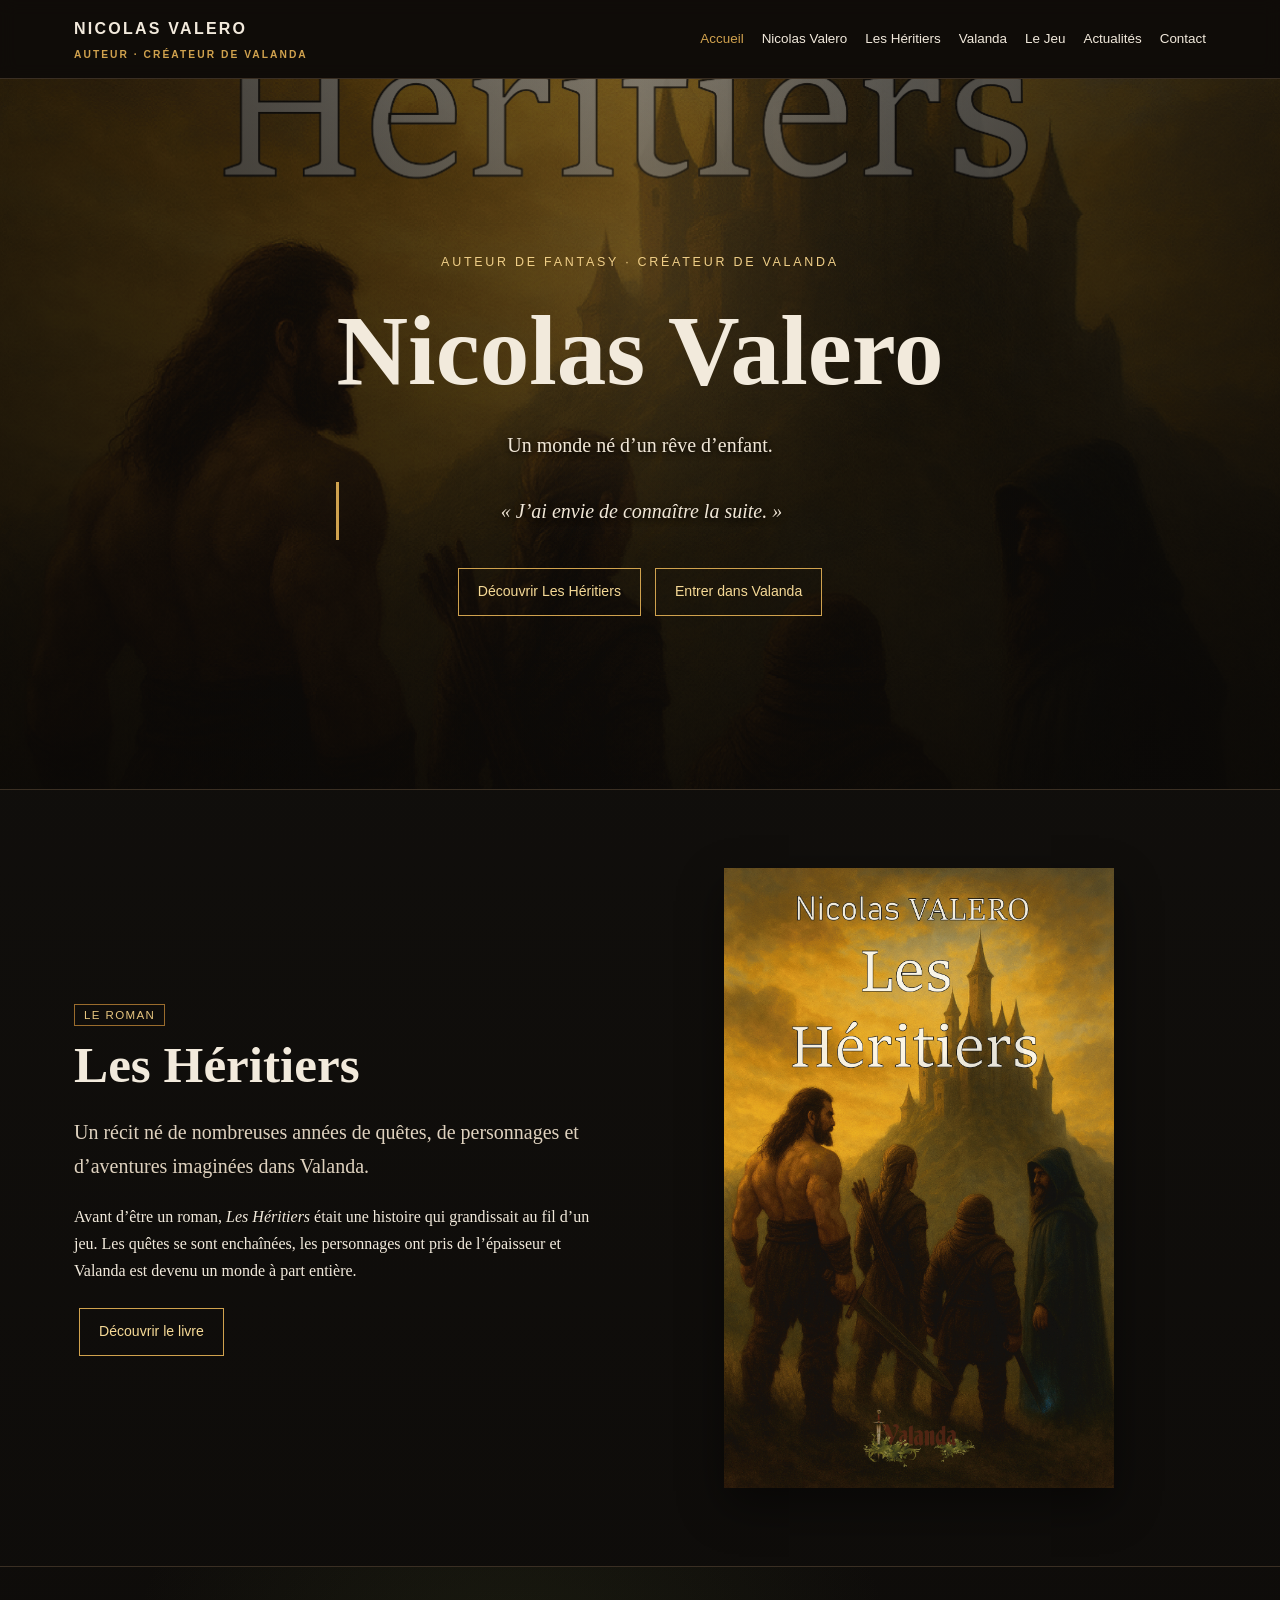
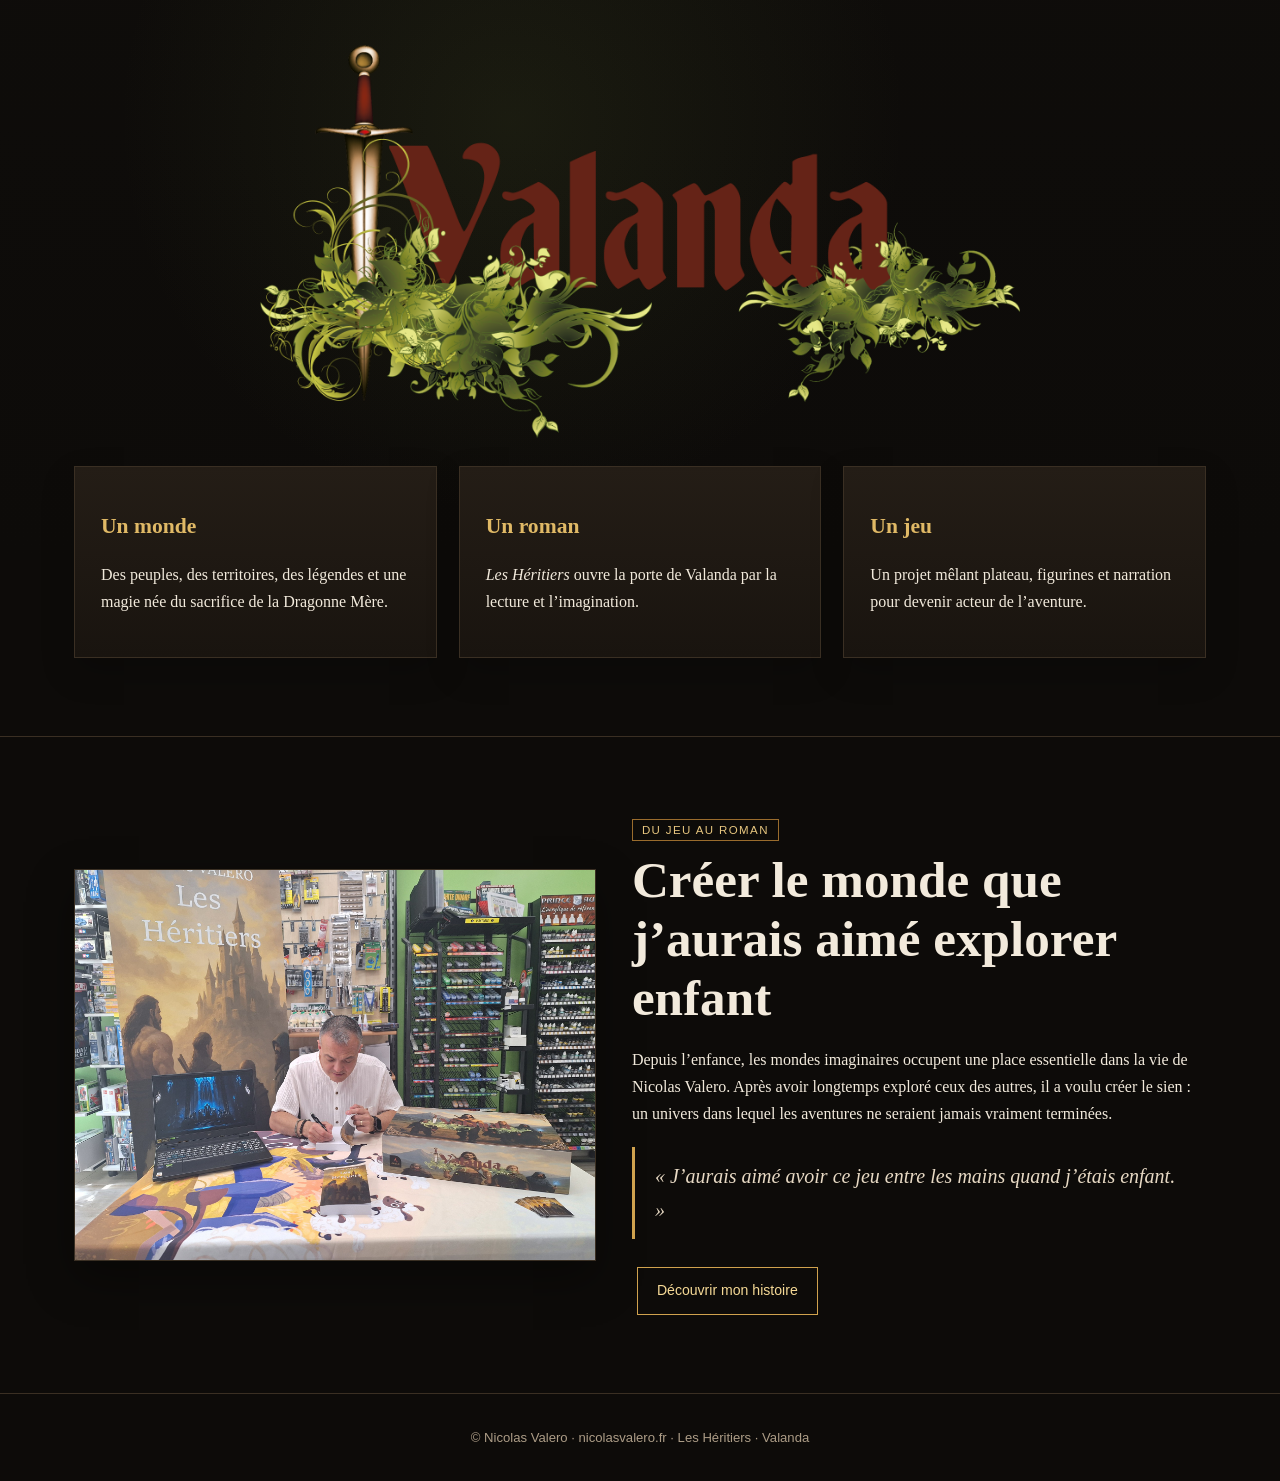
==== index.html @ d292eff8 "Add files via upload" ====
<!doctype html>
<html lang="fr">
<head>
<meta charset="utf-8">
<meta name="viewport" content="width=device-width,initial-scale=1">
<title>Nicolas Valero — Auteur &amp; créateur de Valanda</title>
<meta name="description" content="Site officiel de Nicolas Valero, auteur français de fantasy, créateur de Valanda et du roman Les Héritiers.">
<meta name="author" content="Nicolas Valero">
<link rel="stylesheet" href="style.css">
<script type="application/ld+json">
{
  "@context":"https://schema.org",
  "@type":"Person",
  "name":"Nicolas Valero",
  "jobTitle":"Auteur",
  "url":"https://nicolasvalero.fr/",
  "description":"Auteur français de fantasy, créateur de l’univers de Valanda et du roman Les Héritiers."
}
</script>
</head>
<body>
<header class="site-header"><div class="wrap navbar">
<a class="brand" href="index.html">NICOLAS VALERO<small>AUTEUR · CRÉATEUR DE VALANDA</small></a>
<nav><a class="active" href="index.html">Accueil</a><a  href="nicolas-valero.html">Nicolas Valero</a><a  href="les-heritiers.html">Les Héritiers</a><a  href="valanda.html">Valanda</a><a  href="le-jeu.html">Le Jeu</a><a  href="actualites.html">Actualités</a><a  href="contact.html">Contact</a></nav>
</div></header>

<section class="hero">
  <div class="hero-inner">
    <div class="kicker">Auteur de fantasy · Créateur de Valanda</div>
    <h1>Nicolas Valero</h1>
    <p>Un monde né d’un rêve d’enfant.</p>
    <p class="quote">« J’ai envie de connaître la suite. »</p>
    <a class="btn" href="les-heritiers.html">Découvrir Les Héritiers</a>
    <a class="btn" href="valanda.html">Entrer dans Valanda</a>
  </div>
</section>
<section><div class="wrap media-grid">
  <div>
    <span class="tag">Le roman</span>
    <h2>Les Héritiers</h2>
    <p class="lead">Un récit né de nombreuses années de quêtes, de personnages et d’aventures imaginées dans Valanda.</p>
    <p>Avant d’être un roman, <em>Les Héritiers</em> était une histoire qui grandissait au fil d’un jeu. Les quêtes se sont enchaînées, les personnages ont pris de l’épaisseur et Valanda est devenu un monde à part entière.</p>
    <a class="btn" href="les-heritiers.html">Découvrir le livre</a>
  </div>
  <img class="book-cover" src="assets/couverture-les-heritiers.png" alt="Couverture du roman Les Héritiers de Nicolas Valero">
</div></section>
<section class="valanda-banner"><div class="wrap">
  <img class="valanda-logo" src="assets/logo-valanda.png" alt="Logo officiel de Valanda">
  <div class="grid">
    <div class="card"><h3>Un monde</h3><p>Des peuples, des territoires, des légendes et une magie née du sacrifice de la Dragonne Mère.</p></div>
    <div class="card"><h3>Un roman</h3><p><em>Les Héritiers</em> ouvre la porte de Valanda par la lecture et l’imagination.</p></div>
    <div class="card"><h3>Un jeu</h3><p>Un projet mêlant plateau, figurines et narration pour devenir acteur de l’aventure.</p></div>
  </div>
</div></section>
<section><div class="wrap media-grid">
  <img class="author-photo" src="assets/nicolas-dedicace-2.jpg" alt="Nicolas Valero lors d'une séance de dédicace">
  <div>
    <span class="tag">Du jeu au roman</span>
    <h2>Créer le monde que j’aurais aimé explorer enfant</h2>
    <p>Depuis l’enfance, les mondes imaginaires occupent une place essentielle dans la vie de Nicolas Valero. Après avoir longtemps exploré ceux des autres, il a voulu créer le sien : un univers dans lequel les aventures ne seraient jamais vraiment terminées.</p>
    <p class="quote">« J’aurais aimé avoir ce jeu entre les mains quand j’étais enfant. »</p>
    <a class="btn" href="nicolas-valero.html">Découvrir mon histoire</a>
  </div>
</div></section>

<footer><div class="wrap">© Nicolas Valero · nicolasvalero.fr · Les Héritiers · Valanda</div></footer>
</body>
</html>
---- style.css ----
:root{
  --bg:#12100d;
  --bg2:#1b1712;
  --panel:#211b14;
  --text:#f2eadc;
  --muted:#c9bda9;
  --gold:#d0a24e;
  --gold2:#9a6c2d;
  --green:#677836;
  --wine:#6b2519;
  --line:#3a2f23;
  --max:1180px;
}
*{box-sizing:border-box}
html{scroll-behavior:smooth}
body{
  margin:0;
  background:linear-gradient(180deg,var(--bg),#0d0b09 70%);
  color:var(--text);
  font-family:Georgia,"Times New Roman",serif;
  line-height:1.7;
}
img{max-width:100%;display:block}
a{color:inherit;text-decoration:none}
.wrap{max-width:var(--max);margin:0 auto;padding:0 24px}
.site-header{
  position:sticky;top:0;z-index:100;
  background:rgba(15,12,9,.94);
  border-bottom:1px solid var(--line);
  backdrop-filter:blur(8px)
}
.navbar{
  min-height:78px;display:flex;align-items:center;justify-content:space-between;gap:24px
}
.brand{
  font-family:Arial,sans-serif;font-weight:700;letter-spacing:.14em;font-size:1rem
}
.brand small{
  display:block;color:var(--gold);font-size:.64rem;letter-spacing:.2em;margin-top:4px
}
nav{display:flex;gap:18px;flex-wrap:wrap;font-family:Arial,sans-serif;font-size:.84rem}
nav a:hover,.active{color:var(--gold)}
.hero{
  position:relative;min-height:79vh;display:grid;place-items:center;text-align:center;
  overflow:hidden;border-bottom:1px solid var(--line);
  background:
    radial-gradient(circle at 50% 25%,rgba(208,162,78,.24),transparent 36%),
    linear-gradient(rgba(20,15,10,.35),rgba(11,9,7,.86)),
    url('assets/couverture-les-heritiers.png') center 42%/cover no-repeat;
}
.hero:before{
  content:"";position:absolute;inset:0;
  background:linear-gradient(90deg,rgba(10,8,6,.74),rgba(10,8,6,.3),rgba(10,8,6,.74))
}
.hero-inner{position:relative;z-index:1;max-width:860px;padding:85px 24px}
.hero-logo{width:min(520px,78vw);margin:0 auto 18px;filter:drop-shadow(0 6px 12px #000)}
.kicker{
  font-family:Arial,sans-serif;color:#f0cf88;text-transform:uppercase;
  letter-spacing:.22em;font-size:.78rem
}
h1,h2,h3{line-height:1.15}
h1{font-size:clamp(3rem,8vw,6.2rem);margin:.2em 0}
h2{font-size:clamp(2rem,4vw,3.25rem);margin:0 0 18px}
h3{color:#e0b966;font-size:1.35rem}
.hero p{font-size:1.25rem;color:#f1e7d7;text-shadow:0 2px 6px #000}
.quote{
  border-left:3px solid var(--gold);padding:12px 20px;
  font-size:1.25rem;font-style:italic;color:#e7d9c4
}
.btn{
  display:inline-block;margin:8px 5px 0;padding:11px 19px;border:1px solid var(--gold);
  color:#f5d996;font-family:Arial,sans-serif;font-size:.88rem
}
.btn:hover{background:var(--gold);color:#1a1208}
section{padding:78px 0;border-bottom:1px solid var(--line)}
.lead{font-size:1.25rem;color:#dfd2bf}
.muted{color:var(--muted)}
.grid{display:grid;grid-template-columns:repeat(3,1fr);gap:22px}
.card{
  background:linear-gradient(180deg,#241d16,#19140f);
  border:1px solid var(--line);padding:26px;box-shadow:0 14px 32px rgba(0,0,0,.18)
}
.media-grid{display:grid;grid-template-columns:1fr 1.1fr;gap:36px;align-items:center}
.book-cover{max-width:390px;margin:auto;box-shadow:0 18px 42px rgba(0,0,0,.45)}
.author-photo{border:1px solid var(--line);box-shadow:0 18px 42px rgba(0,0,0,.35)}
.valanda-banner{background:radial-gradient(circle at 40% 20%,rgba(103,120,54,.14),transparent 40%)}
.valanda-logo{max-width:760px;margin:0 auto 28px}
.tag{display:inline-block;padding:4px 9px;border:1px solid var(--gold2);color:#e6c57f;
font:normal .72rem Arial,sans-serif;letter-spacing:.12em;text-transform:uppercase;margin-bottom:10px}
footer{padding:36px 0;text-align:center;color:#ad9d87;font:normal .82rem Arial,sans-serif}
.small-note{font-size:.9rem;color:#b9aa96}
@media(max-width:900px){
  .navbar{align-items:flex-start;flex-direction:column;padding:14px 24px}
  nav{gap:10px}
  .grid,.media-grid{grid-template-columns:1fr}
  .hero{min-height:70vh}
}
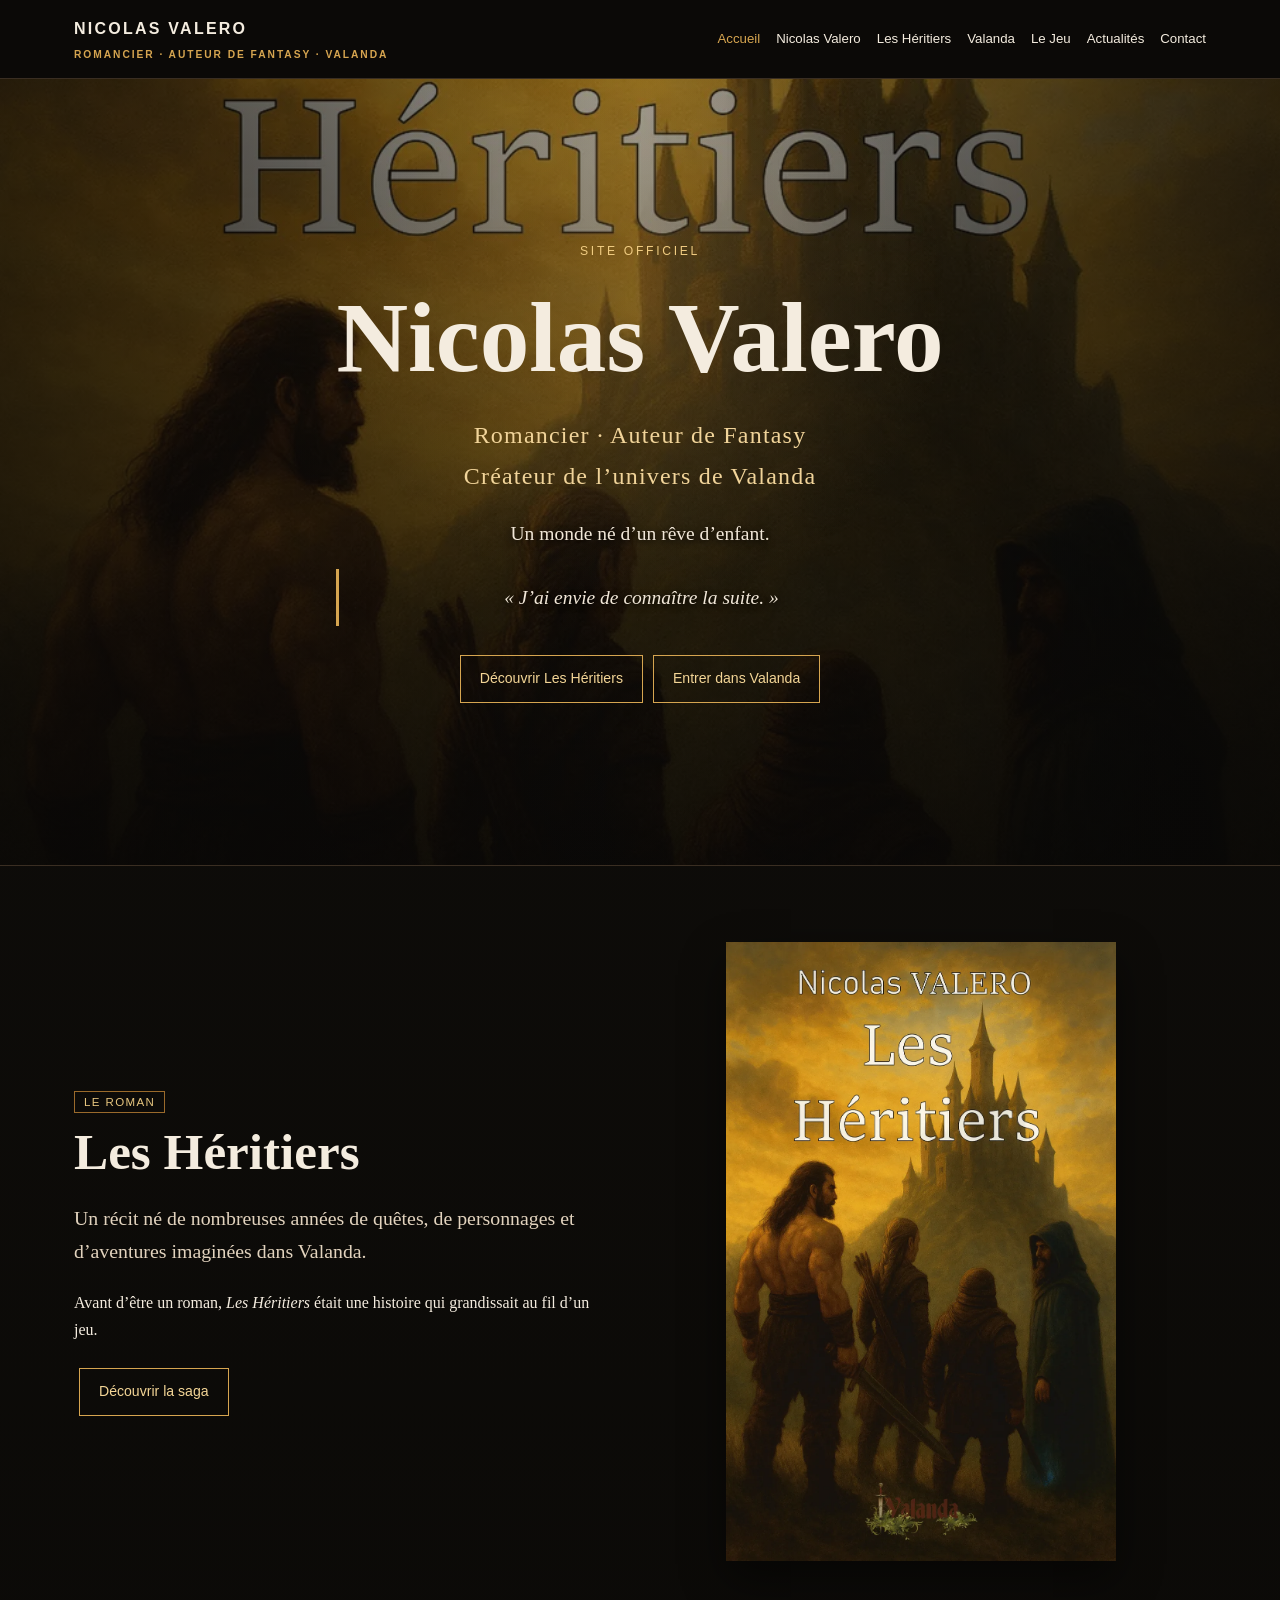
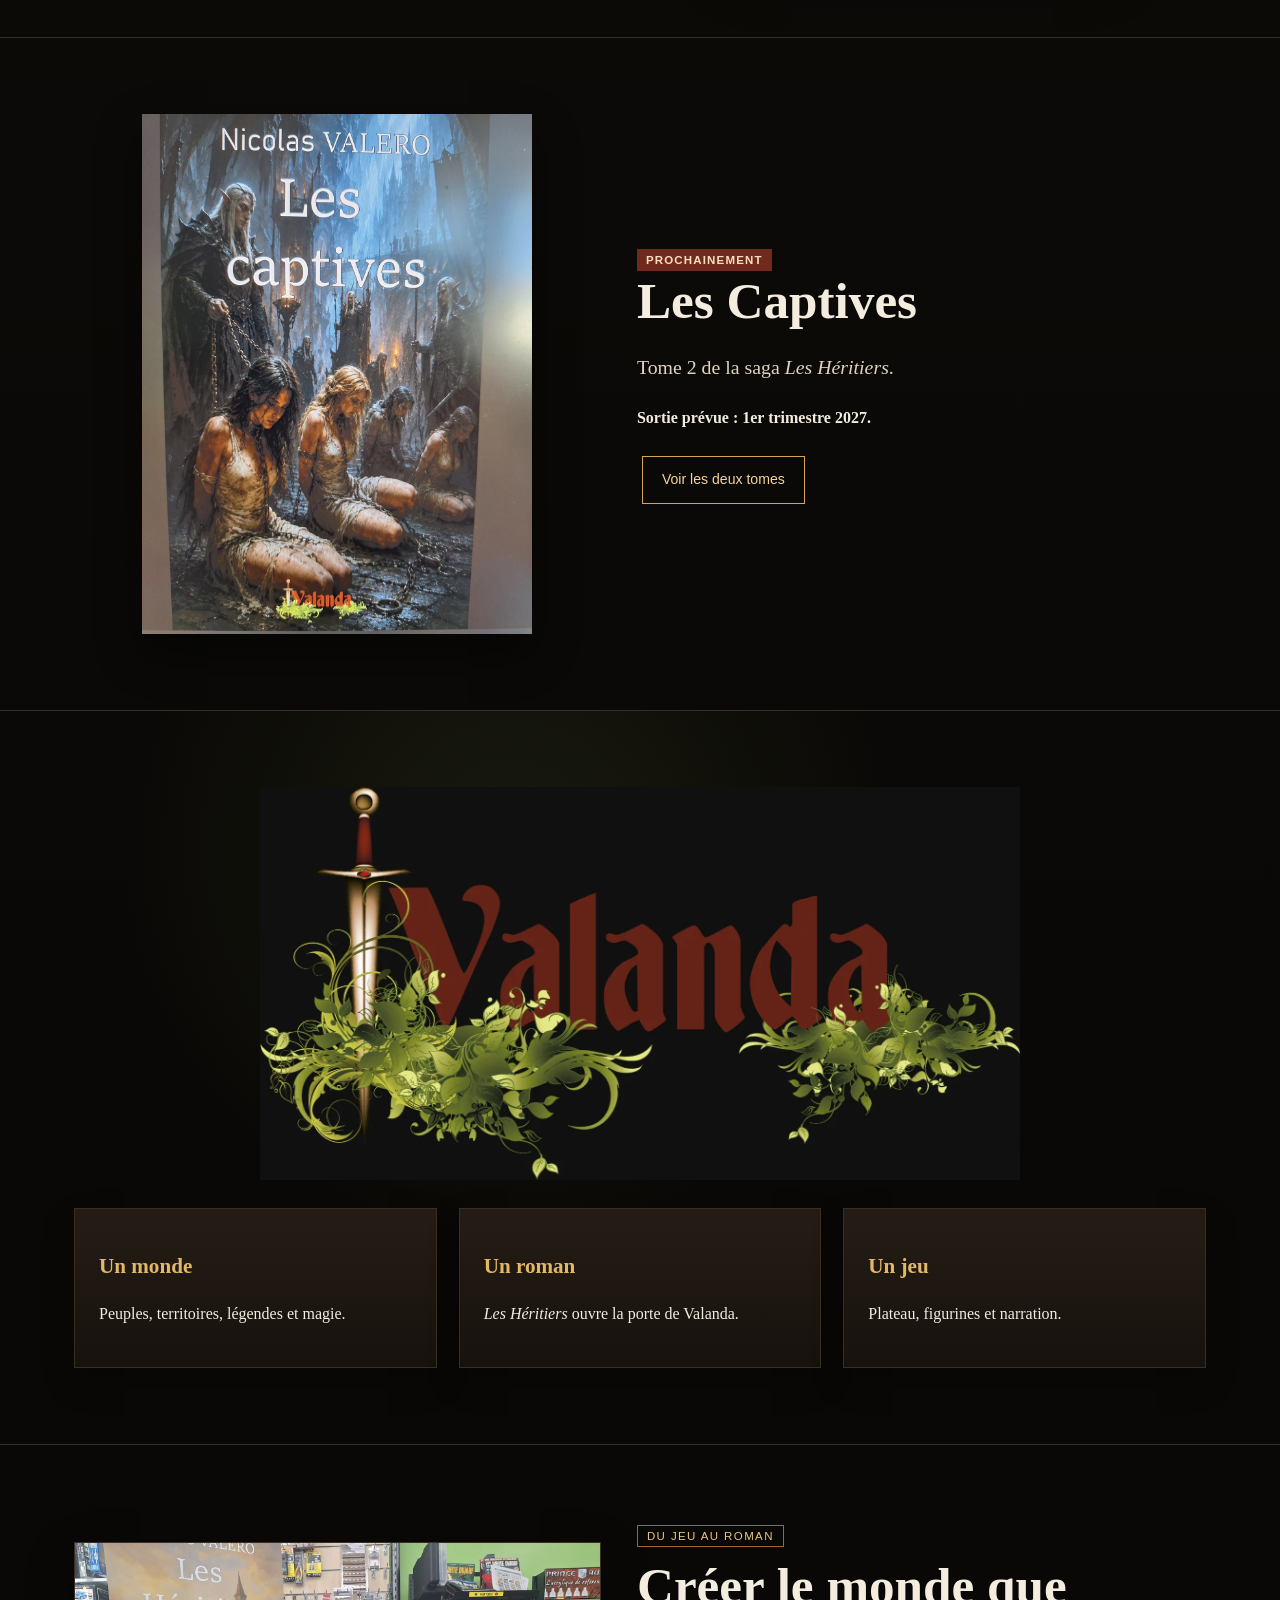
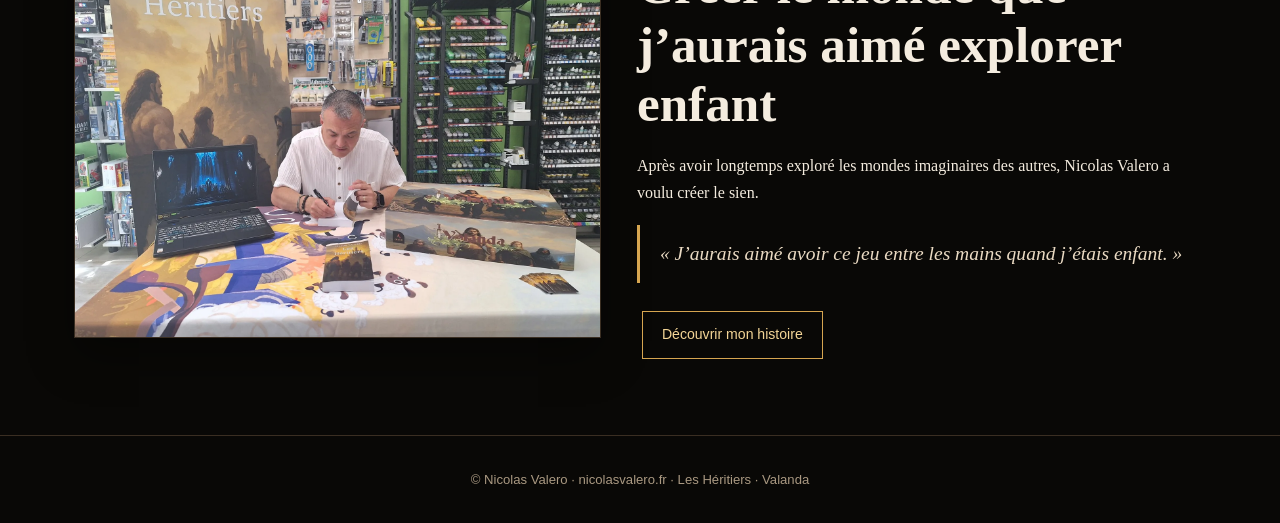
==== commit 0ab083b6: "Add files via upload" ====
--- a/index.html
+++ b/index.html
@@ -1,68 +1,21 @@
-<!doctype html>
-<html lang="fr">
-<head>
-<meta charset="utf-8">
-<meta name="viewport" content="width=device-width,initial-scale=1">
-<title>Nicolas Valero — Auteur &amp; créateur de Valanda</title>
-<meta name="description" content="Site officiel de Nicolas Valero, auteur français de fantasy, créateur de Valanda et du roman Les Héritiers.">
-<meta name="author" content="Nicolas Valero">
-<link rel="stylesheet" href="style.css">
-<script type="application/ld+json">
-{
-  "@context":"https://schema.org",
-  "@type":"Person",
-  "name":"Nicolas Valero",
-  "jobTitle":"Auteur",
-  "url":"https://nicolasvalero.fr/",
-  "description":"Auteur français de fantasy, créateur de l’univers de Valanda et du roman Les Héritiers."
-}
-</script>
-</head>
-<body>
-<header class="site-header"><div class="wrap navbar">
-<a class="brand" href="index.html">NICOLAS VALERO<small>AUTEUR · CRÉATEUR DE VALANDA</small></a>
-<nav><a class="active" href="index.html">Accueil</a><a  href="nicolas-valero.html">Nicolas Valero</a><a  href="les-heritiers.html">Les Héritiers</a><a  href="valanda.html">Valanda</a><a  href="le-jeu.html">Le Jeu</a><a  href="actualites.html">Actualités</a><a  href="contact.html">Contact</a></nav>
-</div></header>
+<!doctype html><html lang="fr"><head><meta charset="utf-8"><meta name="viewport" content="width=device-width,initial-scale=1"><title>Nicolas Valero — Romancier, auteur de Fantasy</title><meta name="description" content="Site officiel de Nicolas Valero, romancier, auteur de Fantasy et créateur de l’univers de Valanda."><meta name="author" content="Nicolas Valero"><link rel="stylesheet" href="style.css"><script type="application/ld+json">{"@context":"https://schema.org","@type":"Person","name":"Nicolas Valero","jobTitle":"Romancier, auteur de Fantasy","url":"https://nicolasvalero.fr/","description":"Romancier, auteur de Fantasy et créateur de l’univers de Valanda."}</script></head><body>
+<header class="site-header"><div class="wrap navbar"><a class="brand" href="index.html">NICOLAS VALERO<small>ROMANCIER · AUTEUR DE FANTASY · VALANDA</small></a><nav><a class="active" href="index.html">Accueil</a><a  href="nicolas-valero.html">Nicolas Valero</a><a  href="les-heritiers.html">Les Héritiers</a><a  href="valanda.html">Valanda</a><a  href="le-jeu.html">Le Jeu</a><a  href="actualites.html">Actualités</a><a  href="contact.html">Contact</a></nav></div></header>
 
-<section class="hero">
-  <div class="hero-inner">
-    <div class="kicker">Auteur de fantasy · Créateur de Valanda</div>
-    <h1>Nicolas Valero</h1>
-    <p>Un monde né d’un rêve d’enfant.</p>
-    <p class="quote">« J’ai envie de connaître la suite. »</p>
-    <a class="btn" href="les-heritiers.html">Découvrir Les Héritiers</a>
-    <a class="btn" href="valanda.html">Entrer dans Valanda</a>
-  </div>
-</section>
-<section><div class="wrap media-grid">
-  <div>
-    <span class="tag">Le roman</span>
-    <h2>Les Héritiers</h2>
-    <p class="lead">Un récit né de nombreuses années de quêtes, de personnages et d’aventures imaginées dans Valanda.</p>
-    <p>Avant d’être un roman, <em>Les Héritiers</em> était une histoire qui grandissait au fil d’un jeu. Les quêtes se sont enchaînées, les personnages ont pris de l’épaisseur et Valanda est devenu un monde à part entière.</p>
-    <a class="btn" href="les-heritiers.html">Découvrir le livre</a>
-  </div>
-  <img class="book-cover" src="assets/couverture-les-heritiers.png" alt="Couverture du roman Les Héritiers de Nicolas Valero">
-</div></section>
-<section class="valanda-banner"><div class="wrap">
-  <img class="valanda-logo" src="assets/logo-valanda.png" alt="Logo officiel de Valanda">
-  <div class="grid">
-    <div class="card"><h3>Un monde</h3><p>Des peuples, des territoires, des légendes et une magie née du sacrifice de la Dragonne Mère.</p></div>
-    <div class="card"><h3>Un roman</h3><p><em>Les Héritiers</em> ouvre la porte de Valanda par la lecture et l’imagination.</p></div>
-    <div class="card"><h3>Un jeu</h3><p>Un projet mêlant plateau, figurines et narration pour devenir acteur de l’aventure.</p></div>
-  </div>
-</div></section>
-<section><div class="wrap media-grid">
-  <img class="author-photo" src="assets/nicolas-dedicace-2.jpg" alt="Nicolas Valero lors d'une séance de dédicace">
-  <div>
-    <span class="tag">Du jeu au roman</span>
-    <h2>Créer le monde que j’aurais aimé explorer enfant</h2>
-    <p>Depuis l’enfance, les mondes imaginaires occupent une place essentielle dans la vie de Nicolas Valero. Après avoir longtemps exploré ceux des autres, il a voulu créer le sien : un univers dans lequel les aventures ne seraient jamais vraiment terminées.</p>
-    <p class="quote">« J’aurais aimé avoir ce jeu entre les mains quand j’étais enfant. »</p>
-    <a class="btn" href="nicolas-valero.html">Découvrir mon histoire</a>
-  </div>
-</div></section>
+<section class="hero"><div class="hero-inner"><div class="kicker">Site officiel</div><h1>Nicolas Valero</h1><div class="hero-titleline">Romancier · Auteur de Fantasy</div><div class="hero-titleline">Créateur de l’univers de Valanda</div><p>Un monde né d’un rêve d’enfant.</p><p class="quote">« J’ai envie de connaître la suite. »</p><a class="btn" href="les-heritiers.html">Découvrir Les Héritiers</a><a class="btn" href="valanda.html">Entrer dans Valanda</a></div></section>
+<section><div class="wrap media-grid"><div><span class="tag">Le roman</span><h2>Les Héritiers</h2><p class="lead">Un récit né de nombreuses années de quêtes, de personnages et d’aventures imaginées dans Valanda.</p><p>Avant d’être un roman, <em>Les Héritiers</em> était une histoire qui grandissait au fil d’un jeu.</p><a class="btn" href="les-heritiers.html">Découvrir la saga</a></div><img class="book-cover" src="assets/couverture-les-heritiers.webp" alt="Couverture du roman Les Héritiers"></div></section>
+<section><div class="wrap media-grid"><img class="book-cover zoomable" src="assets/couverture-les-captives.webp" alt="Couverture du tome 2 Les Captives"><div><span class="badge">Prochainement</span><h2>Les Captives</h2><p class="lead">Tome 2 de la saga <em>Les Héritiers</em>.</p><p><strong>Sortie prévue : 1er trimestre 2027.</strong></p><a class="btn" href="les-heritiers.html">Voir les deux tomes</a></div></div></section>
+<section class="valanda-banner"><div class="wrap"><img class="valanda-logo" src="assets/logo-valanda.webp" alt="Logo officiel de Valanda"><div class="grid"><div class="card"><h3>Un monde</h3><p>Peuples, territoires, légendes et magie.</p></div><div class="card"><h3>Un roman</h3><p><em>Les Héritiers</em> ouvre la porte de Valanda.</p></div><div class="card"><h3>Un jeu</h3><p>Plateau, figurines et narration.</p></div></div></div></section>
+<section><div class="wrap media-grid"><img class="author-photo" src="assets/nicolas-dedicace-2.webp" alt="Nicolas Valero lors d'une séance de dédicace"><div><span class="tag">Du jeu au roman</span><h2>Créer le monde que j’aurais aimé explorer enfant</h2><p>Après avoir longtemps exploré les mondes imaginaires des autres, Nicolas Valero a voulu créer le sien.</p><p class="quote">« J’aurais aimé avoir ce jeu entre les mains quand j’étais enfant. »</p><a class="btn" href="nicolas-valero.html">Découvrir mon histoire</a></div></div></section>
 
 <footer><div class="wrap">© Nicolas Valero · nicolasvalero.fr · Les Héritiers · Valanda</div></footer>
-</body>
-</html>+<div class="modal" id="imageModal"><button class="modal-close" id="modalClose" aria-label="Fermer">×</button><img id="modalImg" alt=""></div>
+<script>
+document.addEventListener('DOMContentLoaded',()=>{
+ const modal=document.getElementById('imageModal'), modalImg=document.getElementById('modalImg'), close=document.getElementById('modalClose');
+ if(!modal||!modalImg||!close)return;
+ document.querySelectorAll('.zoomable').forEach(img=>img.addEventListener('click',()=>{modalImg.src=img.dataset.full||img.src;modalImg.alt=img.alt||'';modal.classList.add('open');document.body.style.overflow='hidden'}));
+ const shut=()=>{modal.classList.remove('open');modalImg.src='';document.body.style.overflow=''};
+ close.addEventListener('click',shut); modal.addEventListener('click',e=>{if(e.target===modal)shut()}); document.addEventListener('keydown',e=>{if(e.key==='Escape')shut()});
+});
+</script>
+</body></html>
--- a/style.css
+++ b/style.css
@@ -1,98 +1,32 @@
 
-:root{
-  --bg:#12100d;
-  --bg2:#1b1712;
-  --panel:#211b14;
-  --text:#f2eadc;
-  --muted:#c9bda9;
-  --gold:#d0a24e;
-  --gold2:#9a6c2d;
-  --green:#677836;
-  --wine:#6b2519;
-  --line:#3a2f23;
-  --max:1180px;
-}
-*{box-sizing:border-box}
-html{scroll-behavior:smooth}
-body{
-  margin:0;
-  background:linear-gradient(180deg,var(--bg),#0d0b09 70%);
-  color:var(--text);
-  font-family:Georgia,"Times New Roman",serif;
-  line-height:1.7;
-}
-img{max-width:100%;display:block}
-a{color:inherit;text-decoration:none}
-.wrap{max-width:var(--max);margin:0 auto;padding:0 24px}
-.site-header{
-  position:sticky;top:0;z-index:100;
-  background:rgba(15,12,9,.94);
-  border-bottom:1px solid var(--line);
-  backdrop-filter:blur(8px)
-}
-.navbar{
-  min-height:78px;display:flex;align-items:center;justify-content:space-between;gap:24px
-}
-.brand{
-  font-family:Arial,sans-serif;font-weight:700;letter-spacing:.14em;font-size:1rem
-}
-.brand small{
-  display:block;color:var(--gold);font-size:.64rem;letter-spacing:.2em;margin-top:4px
-}
-nav{display:flex;gap:18px;flex-wrap:wrap;font-family:Arial,sans-serif;font-size:.84rem}
-nav a:hover,.active{color:var(--gold)}
-.hero{
-  position:relative;min-height:79vh;display:grid;place-items:center;text-align:center;
-  overflow:hidden;border-bottom:1px solid var(--line);
-  background:
-    radial-gradient(circle at 50% 25%,rgba(208,162,78,.24),transparent 36%),
-    linear-gradient(rgba(20,15,10,.35),rgba(11,9,7,.86)),
-    url('assets/couverture-les-heritiers.png') center 42%/cover no-repeat;
-}
-.hero:before{
-  content:"";position:absolute;inset:0;
-  background:linear-gradient(90deg,rgba(10,8,6,.74),rgba(10,8,6,.3),rgba(10,8,6,.74))
-}
-.hero-inner{position:relative;z-index:1;max-width:860px;padding:85px 24px}
-.hero-logo{width:min(520px,78vw);margin:0 auto 18px;filter:drop-shadow(0 6px 12px #000)}
-.kicker{
-  font-family:Arial,sans-serif;color:#f0cf88;text-transform:uppercase;
-  letter-spacing:.22em;font-size:.78rem
-}
-h1,h2,h3{line-height:1.15}
-h1{font-size:clamp(3rem,8vw,6.2rem);margin:.2em 0}
-h2{font-size:clamp(2rem,4vw,3.25rem);margin:0 0 18px}
-h3{color:#e0b966;font-size:1.35rem}
-.hero p{font-size:1.25rem;color:#f1e7d7;text-shadow:0 2px 6px #000}
-.quote{
-  border-left:3px solid var(--gold);padding:12px 20px;
-  font-size:1.25rem;font-style:italic;color:#e7d9c4
-}
-.btn{
-  display:inline-block;margin:8px 5px 0;padding:11px 19px;border:1px solid var(--gold);
-  color:#f5d996;font-family:Arial,sans-serif;font-size:.88rem
-}
-.btn:hover{background:var(--gold);color:#1a1208}
-section{padding:78px 0;border-bottom:1px solid var(--line)}
-.lead{font-size:1.25rem;color:#dfd2bf}
-.muted{color:var(--muted)}
-.grid{display:grid;grid-template-columns:repeat(3,1fr);gap:22px}
-.card{
-  background:linear-gradient(180deg,#241d16,#19140f);
-  border:1px solid var(--line);padding:26px;box-shadow:0 14px 32px rgba(0,0,0,.18)
-}
-.media-grid{display:grid;grid-template-columns:1fr 1.1fr;gap:36px;align-items:center}
-.book-cover{max-width:390px;margin:auto;box-shadow:0 18px 42px rgba(0,0,0,.45)}
-.author-photo{border:1px solid var(--line);box-shadow:0 18px 42px rgba(0,0,0,.35)}
-.valanda-banner{background:radial-gradient(circle at 40% 20%,rgba(103,120,54,.14),transparent 40%)}
-.valanda-logo{max-width:760px;margin:0 auto 28px}
-.tag{display:inline-block;padding:4px 9px;border:1px solid var(--gold2);color:#e6c57f;
-font:normal .72rem Arial,sans-serif;letter-spacing:.12em;text-transform:uppercase;margin-bottom:10px}
-footer{padding:36px 0;text-align:center;color:#ad9d87;font:normal .82rem Arial,sans-serif}
-.small-note{font-size:.9rem;color:#b9aa96}
-@media(max-width:900px){
-  .navbar{align-items:flex-start;flex-direction:column;padding:14px 24px}
-  nav{gap:10px}
-  .grid,.media-grid{grid-template-columns:1fr}
-  .hero{min-height:70vh}
-}
+:root{--bg:#0f0d0a;--panel:#211a13;--text:#f4ecdf;--muted:#c7b8a2;--gold:#d6a550;--gold2:#9a6a2b;--wine:#702a1d;--line:#3a2e22;--max:1180px}
+*{box-sizing:border-box}html{scroll-behavior:smooth}
+body{margin:0;background:linear-gradient(180deg,var(--bg),#090806 75%);color:var(--text);font-family:Georgia,"Times New Roman",serif;line-height:1.7}
+img{max-width:100%;display:block}a{color:inherit;text-decoration:none}.wrap{max-width:var(--max);margin:0 auto;padding:0 24px}
+.site-header{position:sticky;top:0;z-index:100;background:rgba(12,10,8,.95);border-bottom:1px solid var(--line);backdrop-filter:blur(9px)}
+.navbar{min-height:78px;display:flex;align-items:center;justify-content:space-between;gap:24px}
+.brand{font-family:Arial,sans-serif;font-weight:700;letter-spacing:.14em;font-size:1rem}.brand small{display:block;color:var(--gold);font-size:.64rem;letter-spacing:.19em;margin-top:4px}
+nav{display:flex;gap:16px;flex-wrap:wrap;font-family:Arial,sans-serif;font-size:.83rem}nav a:hover,.active{color:var(--gold)}
+.hero{position:relative;min-height:82vh;display:grid;place-items:center;text-align:center;overflow:hidden;border-bottom:1px solid var(--line);background:linear-gradient(rgba(8,7,6,.25),rgba(8,7,6,.84)),url('assets/couverture-les-heritiers.webp') center 40%/cover no-repeat}
+.hero:before{content:"";position:absolute;inset:0;background:radial-gradient(circle at 50% 28%,rgba(214,165,80,.17),transparent 36%),linear-gradient(90deg,rgba(8,7,6,.72),rgba(8,7,6,.18),rgba(8,7,6,.72))}
+.hero-inner{position:relative;z-index:1;max-width:900px;padding:86px 24px}.kicker{font-family:Arial,sans-serif;color:#f0cc82;text-transform:uppercase;letter-spacing:.22em;font-size:.76rem}
+h1,h2,h3{line-height:1.15}h1{font-size:clamp(3rem,8vw,6.2rem);margin:.2em 0}h2{font-size:clamp(2rem,4vw,3.2rem);margin:0 0 18px}h3{color:#e2b868;font-size:1.32rem}
+.hero-titleline{font-size:clamp(1.05rem,2.2vw,1.5rem);color:#f1d49a;letter-spacing:.05em}.hero p{font-size:1.22rem;color:#f1e7d8;text-shadow:0 2px 7px #000}
+.quote{border-left:3px solid var(--gold);padding:12px 20px;font-size:1.22rem;font-style:italic;color:#eadac3}
+.btn{display:inline-block;margin:9px 5px 0;padding:11px 19px;border:1px solid var(--gold);color:#f3d596;font-family:Arial,sans-serif;font-size:.88rem;cursor:pointer;background:transparent}.btn:hover{background:var(--gold);color:#1a1208}
+section{padding:76px 0;border-bottom:1px solid var(--line)}.lead{font-size:1.24rem;color:#e2d3be}.muted{color:var(--muted)}
+.grid{display:grid;grid-template-columns:repeat(3,1fr);gap:22px}.grid-2{display:grid;grid-template-columns:repeat(2,1fr);gap:24px}.grid-4{display:grid;grid-template-columns:repeat(4,1fr);gap:20px}
+.card{background:linear-gradient(180deg,#251d15,#17120e);border:1px solid var(--line);padding:24px;box-shadow:0 14px 32px rgba(0,0,0,.20)}
+.media-grid{display:grid;grid-template-columns:1fr 1.08fr;gap:36px;align-items:center}.book-cover{max-width:390px;margin:auto;box-shadow:0 18px 42px rgba(0,0,0,.48)}
+.author-photo,.press-thumb,.game-photo{border:1px solid var(--line);box-shadow:0 18px 42px rgba(0,0,0,.35)}
+.valanda-banner{background:radial-gradient(circle at 40% 20%,rgba(111,126,58,.15),transparent 40%)}.valanda-logo{max-width:760px;margin:0 auto 28px}
+.tag{display:inline-block;padding:4px 9px;border:1px solid var(--gold2);color:#e7c67f;font:normal .72rem Arial,sans-serif;letter-spacing:.12em;text-transform:uppercase;margin-bottom:10px}
+.figure-card{background:#14110e;border:1px solid var(--line);overflow:hidden}.figure-card img{width:100%;aspect-ratio:1/1;object-fit:cover;background:#0b0b0b}.figure-card .caption{padding:14px 16px}.figure-card .caption strong{color:#e2b868}
+.full-bleed-figure{max-width:1000px;margin:24px auto 0}.full-bleed-figure img{width:100%;border:1px solid var(--line);box-shadow:0 18px 46px rgba(0,0,0,.4)}
+.press-block{display:grid;grid-template-columns:.75fr 1.25fr;gap:34px;align-items:center}.press-thumb{cursor:pointer}
+.badge{display:inline-block;background:var(--wine);color:#f9dfbd;padding:5px 9px;font:700 .72rem Arial,sans-serif;text-transform:uppercase;letter-spacing:.1em}
+.agent-card{display:grid;grid-template-columns:220px 1fr;gap:26px;align-items:center}.agent-logo{width:220px;border:1px solid var(--line)}
+footer{padding:36px 0;text-align:center;color:#aa9982;font:normal .82rem Arial,sans-serif}
+.modal{position:fixed;z-index:9999;inset:0;background:rgba(0,0,0,.92);display:none;align-items:center;justify-content:center;padding:28px}.modal.open{display:flex}.modal img{max-width:96vw;max-height:92vh;object-fit:contain;box-shadow:0 0 0 1px #45331f,0 20px 80px rgba(0,0,0,.65)}
+.modal-close{position:fixed;top:16px;right:22px;border:1px solid var(--gold);background:#13100c;color:#fff;font-size:1.45rem;width:44px;height:44px;cursor:pointer}.zoomable{cursor:zoom-in}
+@media(max-width:950px){.navbar{align-items:flex-start;flex-direction:column;padding:14px 24px}nav{gap:10px}.grid,.grid-2,.grid-4,.media-grid,.press-block,.agent-card{grid-template-columns:1fr}.hero{min-height:70vh}.agent-logo{margin:auto}}
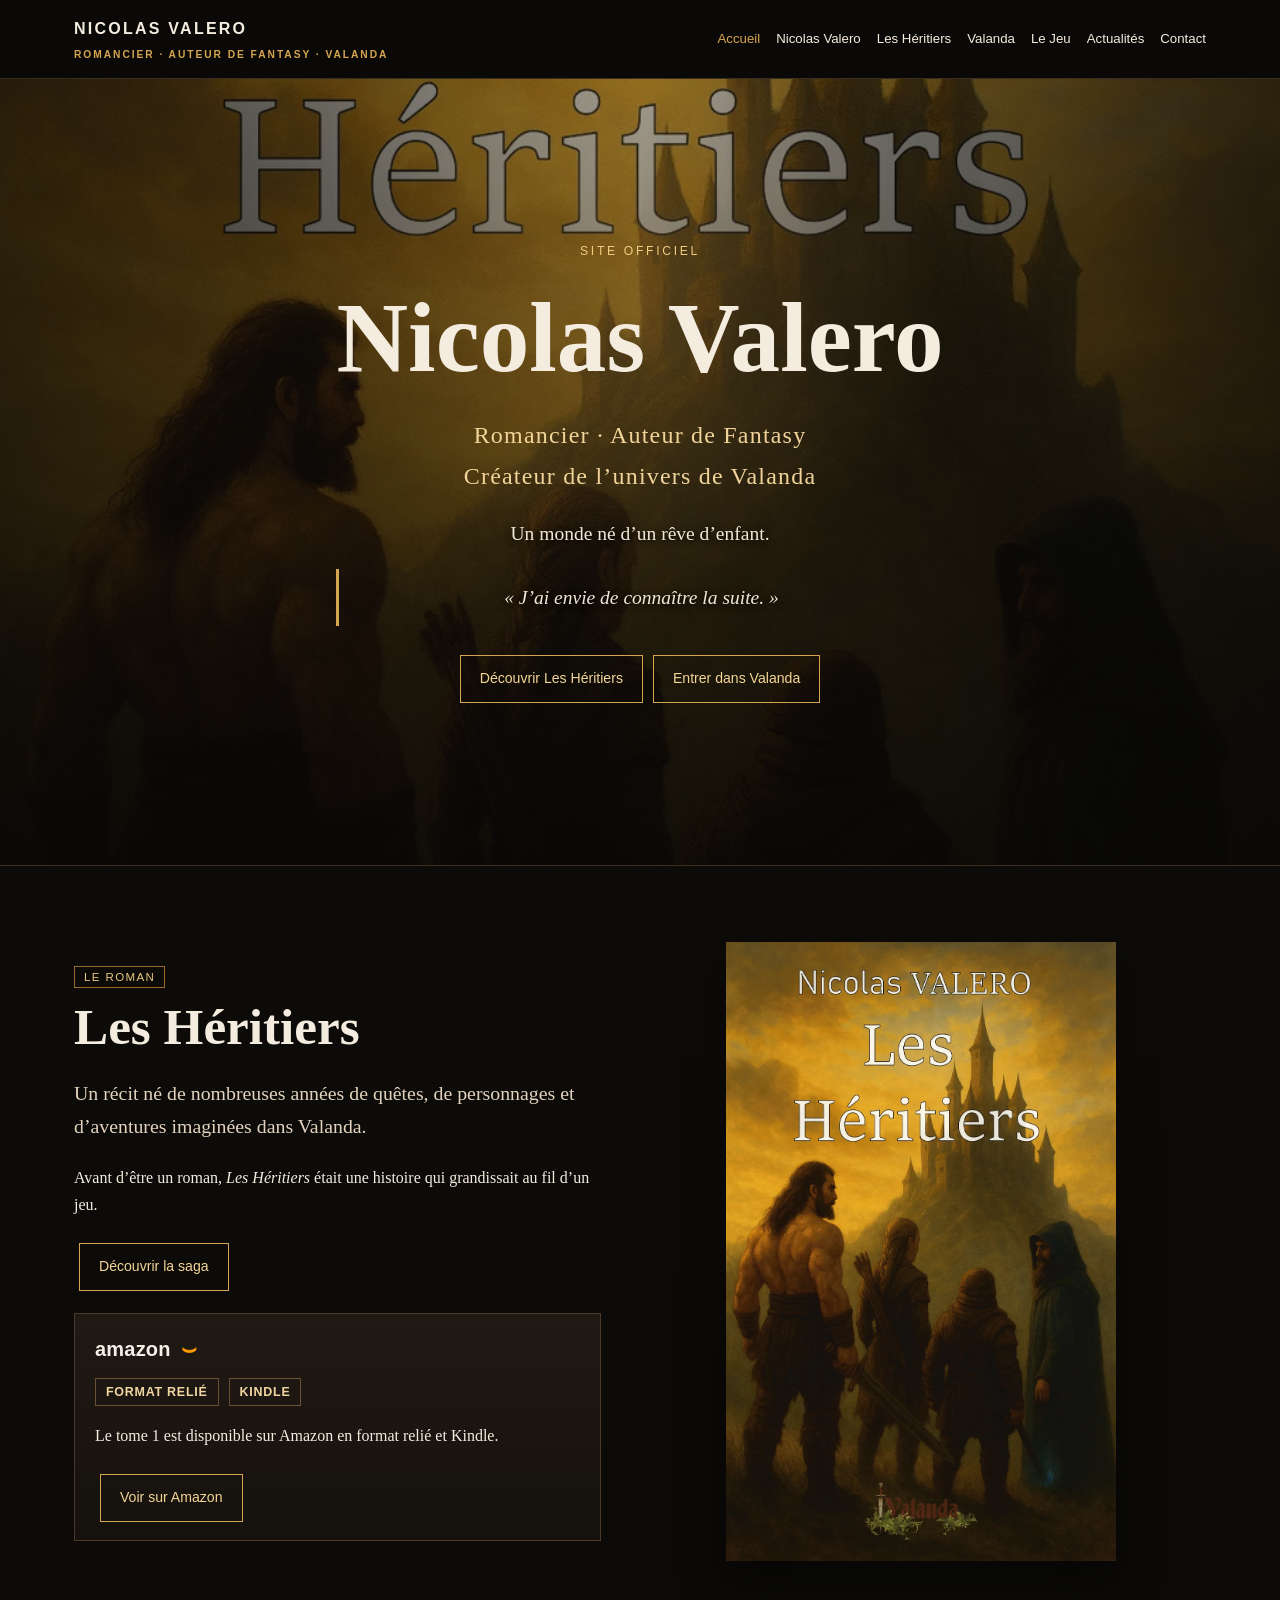
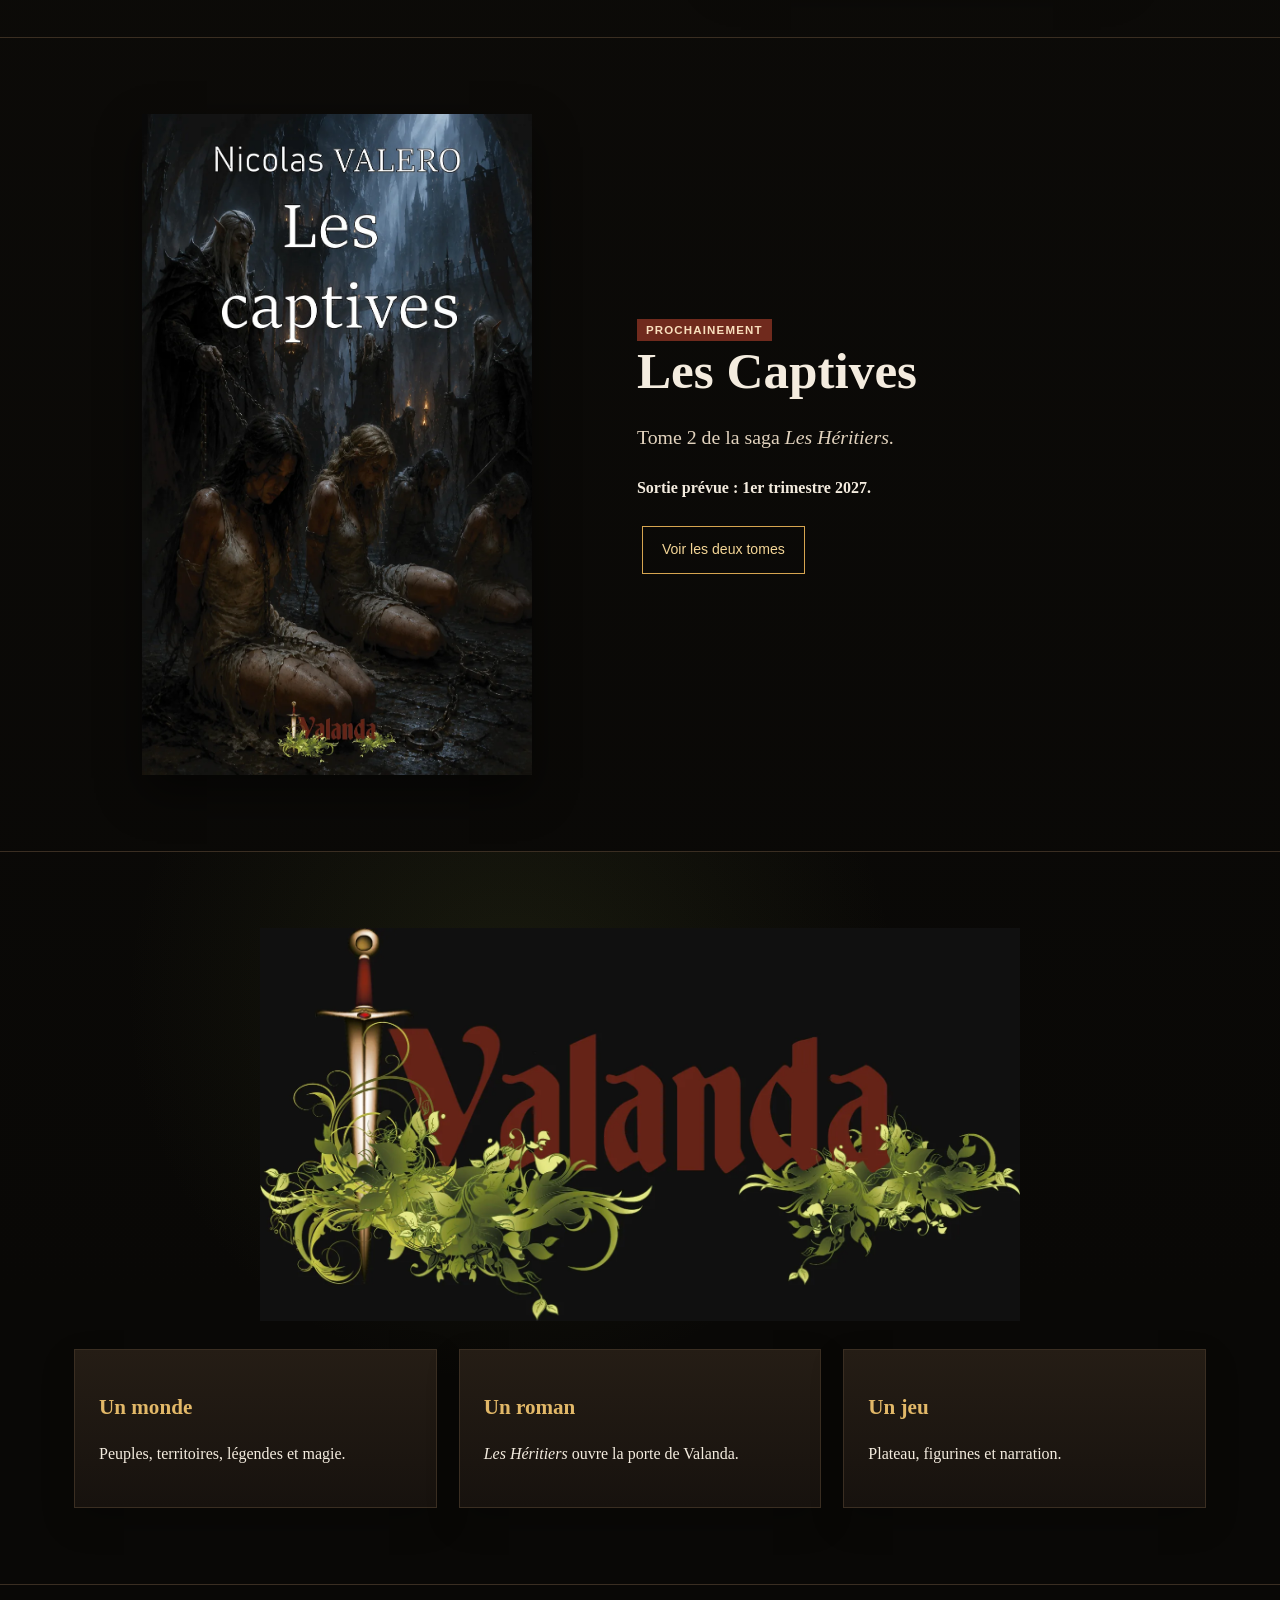
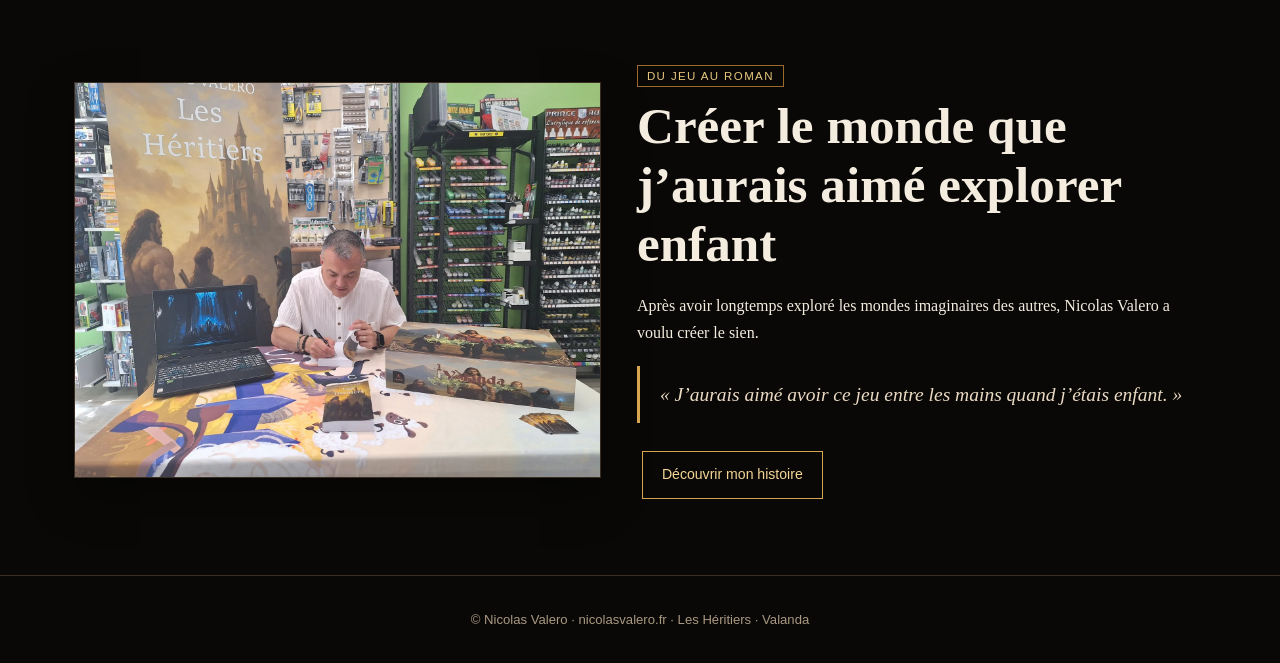
==== commit e2764d14: "Add files via upload" ====
--- a/index.html
+++ b/index.html
@@ -2,7 +2,14 @@
 <header class="site-header"><div class="wrap navbar"><a class="brand" href="index.html">NICOLAS VALERO<small>ROMANCIER · AUTEUR DE FANTASY · VALANDA</small></a><nav><a class="active" href="index.html">Accueil</a><a  href="nicolas-valero.html">Nicolas Valero</a><a  href="les-heritiers.html">Les Héritiers</a><a  href="valanda.html">Valanda</a><a  href="le-jeu.html">Le Jeu</a><a  href="actualites.html">Actualités</a><a  href="contact.html">Contact</a></nav></div></header>
 
 <section class="hero"><div class="hero-inner"><div class="kicker">Site officiel</div><h1>Nicolas Valero</h1><div class="hero-titleline">Romancier · Auteur de Fantasy</div><div class="hero-titleline">Créateur de l’univers de Valanda</div><p>Un monde né d’un rêve d’enfant.</p><p class="quote">« J’ai envie de connaître la suite. »</p><a class="btn" href="les-heritiers.html">Découvrir Les Héritiers</a><a class="btn" href="valanda.html">Entrer dans Valanda</a></div></section>
-<section><div class="wrap media-grid"><div><span class="tag">Le roman</span><h2>Les Héritiers</h2><p class="lead">Un récit né de nombreuses années de quêtes, de personnages et d’aventures imaginées dans Valanda.</p><p>Avant d’être un roman, <em>Les Héritiers</em> était une histoire qui grandissait au fil d’un jeu.</p><a class="btn" href="les-heritiers.html">Découvrir la saga</a></div><img class="book-cover" src="assets/couverture-les-heritiers.webp" alt="Couverture du roman Les Héritiers"></div></section>
+<section><div class="wrap media-grid"><div><span class="tag">Le roman</span><h2>Les Héritiers</h2><p class="lead">Un récit né de nombreuses années de quêtes, de personnages et d’aventures imaginées dans Valanda.</p><p>Avant d’être un roman, <em>Les Héritiers</em> était une histoire qui grandissait au fil d’un jeu.</p><a class="btn" href="les-heritiers.html">Découvrir la saga</a>
+<div class="amazon-box">
+  <div class="amazon-brand">amazon <span class="smile">⌣</span></div>
+  <div class="amazon-formats"><span class="amazon-format">Format relié</span><span class="amazon-format">Kindle</span></div>
+  <p>Le tome 1 est disponible sur Amazon en format relié et Kindle.</p>
+  <a class="btn" href="https://www.amazon.fr/s?k=Nicolas+Valero+Les+H%C3%A9ritiers" target="_blank" rel="noopener">Voir sur Amazon</a>
+</div>
+</div><img class="book-cover" src="assets/couverture-les-heritiers.webp" alt="Couverture du roman Les Héritiers"></div></section>
 <section><div class="wrap media-grid"><img class="book-cover zoomable" src="assets/couverture-les-captives.webp" alt="Couverture du tome 2 Les Captives"><div><span class="badge">Prochainement</span><h2>Les Captives</h2><p class="lead">Tome 2 de la saga <em>Les Héritiers</em>.</p><p><strong>Sortie prévue : 1er trimestre 2027.</strong></p><a class="btn" href="les-heritiers.html">Voir les deux tomes</a></div></div></section>
 <section class="valanda-banner"><div class="wrap"><img class="valanda-logo" src="assets/logo-valanda.webp" alt="Logo officiel de Valanda"><div class="grid"><div class="card"><h3>Un monde</h3><p>Peuples, territoires, légendes et magie.</p></div><div class="card"><h3>Un roman</h3><p><em>Les Héritiers</em> ouvre la porte de Valanda.</p></div><div class="card"><h3>Un jeu</h3><p>Plateau, figurines et narration.</p></div></div></div></section>
 <section><div class="wrap media-grid"><img class="author-photo" src="assets/nicolas-dedicace-2.webp" alt="Nicolas Valero lors d'une séance de dédicace"><div><span class="tag">Du jeu au roman</span><h2>Créer le monde que j’aurais aimé explorer enfant</h2><p>Après avoir longtemps exploré les mondes imaginaires des autres, Nicolas Valero a voulu créer le sien.</p><p class="quote">« J’aurais aimé avoir ce jeu entre les mains quand j’étais enfant. »</p><a class="btn" href="nicolas-valero.html">Découvrir mon histoire</a></div></div></section>
--- a/style.css
+++ b/style.css
@@ -30,3 +30,18 @@
 .modal{position:fixed;z-index:9999;inset:0;background:rgba(0,0,0,.92);display:none;align-items:center;justify-content:center;padding:28px}.modal.open{display:flex}.modal img{max-width:96vw;max-height:92vh;object-fit:contain;box-shadow:0 0 0 1px #45331f,0 20px 80px rgba(0,0,0,.65)}
 .modal-close{position:fixed;top:16px;right:22px;border:1px solid var(--gold);background:#13100c;color:#fff;font-size:1.45rem;width:44px;height:44px;cursor:pointer}.zoomable{cursor:zoom-in}
 @media(max-width:950px){.navbar{align-items:flex-start;flex-direction:column;padding:14px 24px}nav{gap:10px}.grid,.grid-2,.grid-4,.media-grid,.press-block,.agent-card{grid-template-columns:1fr}.hero{min-height:70vh}.agent-logo{margin:auto}}
+
+.amazon-box{
+  margin-top:22px;padding:18px 20px;border:1px solid #4a3928;
+  background:linear-gradient(180deg,#201a14,#15110d);
+}
+.amazon-brand{
+  display:inline-flex;align-items:center;gap:10px;font-family:Arial,sans-serif;
+  font-weight:700;font-size:1.25rem;letter-spacing:.01em;color:#f4f0e8;
+}
+.amazon-brand .smile{color:#ff9900;font-size:1.5rem;line-height:1}
+.amazon-formats{display:flex;gap:10px;flex-wrap:wrap;margin:12px 0 4px}
+.amazon-format{
+  padding:6px 10px;border:1px solid #6b5034;color:#f1d6a0;
+  font:700 .78rem Arial,sans-serif;text-transform:uppercase;letter-spacing:.06em
+}
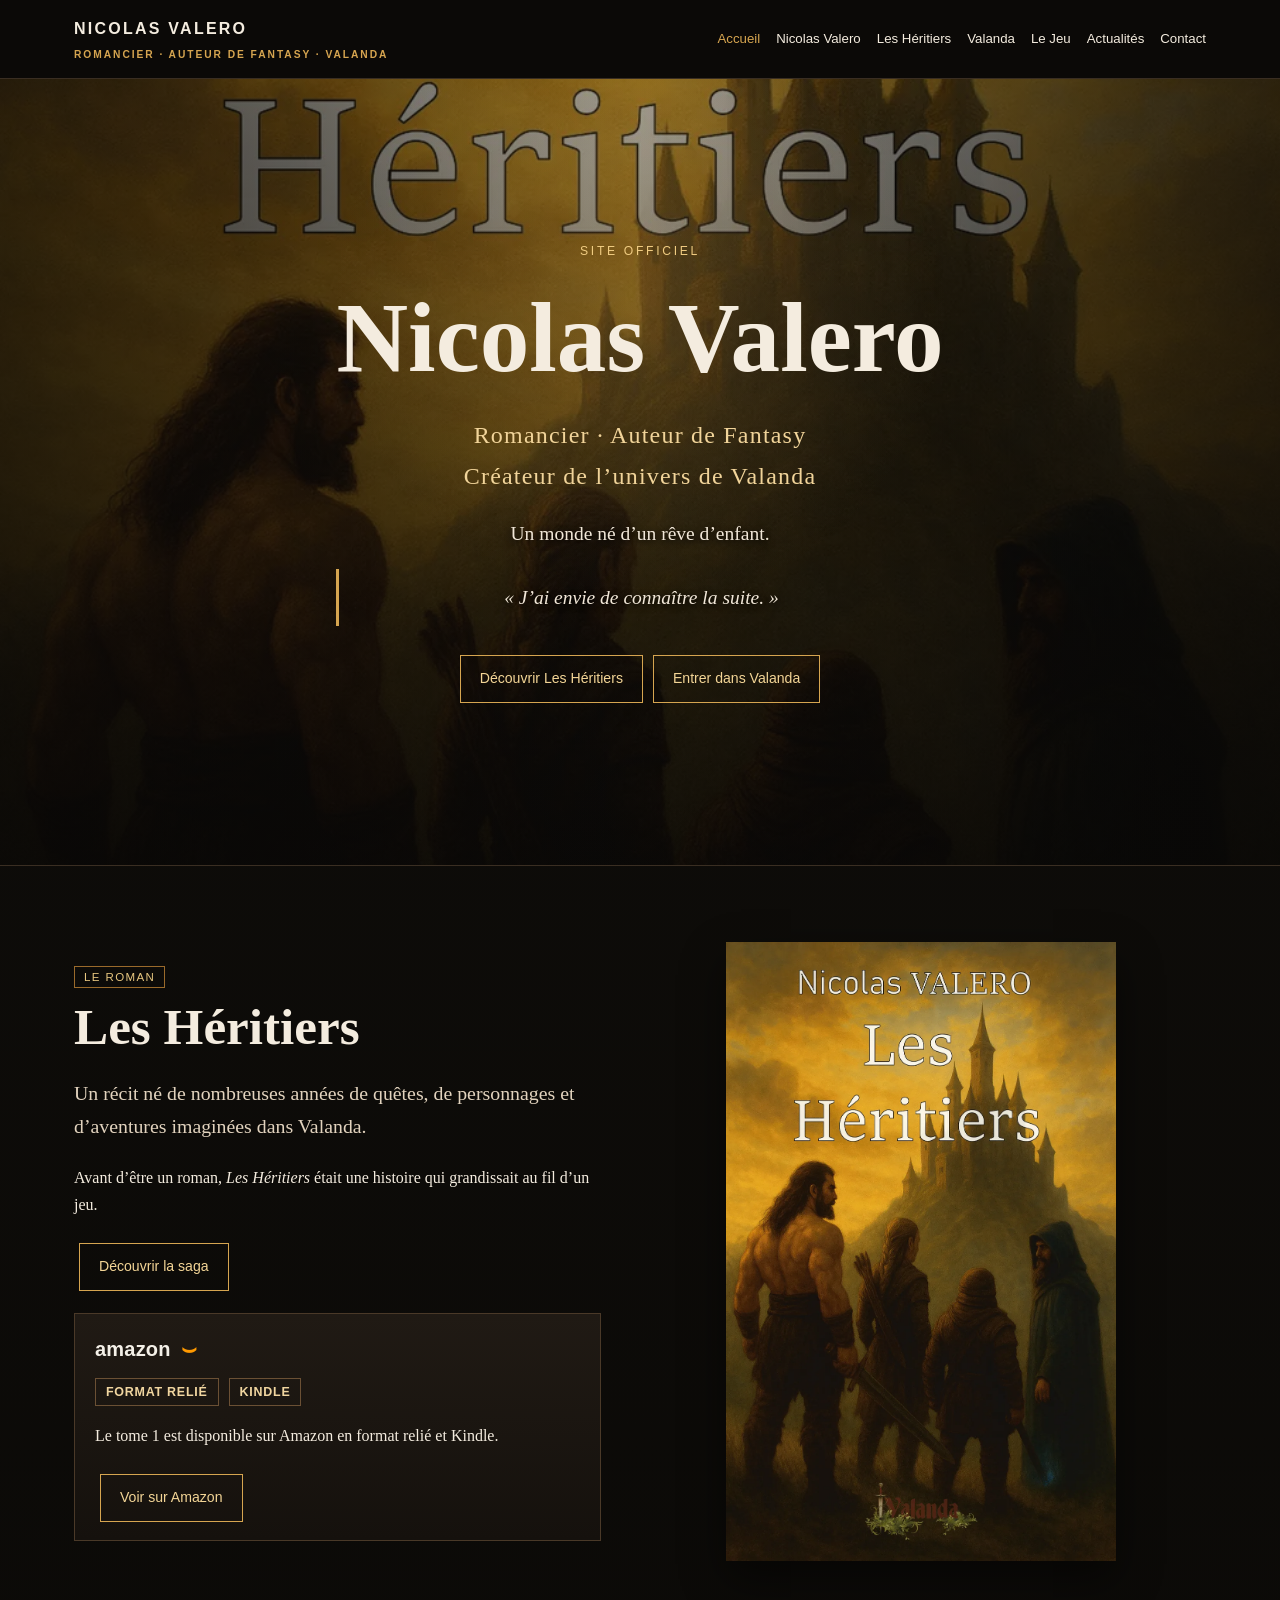
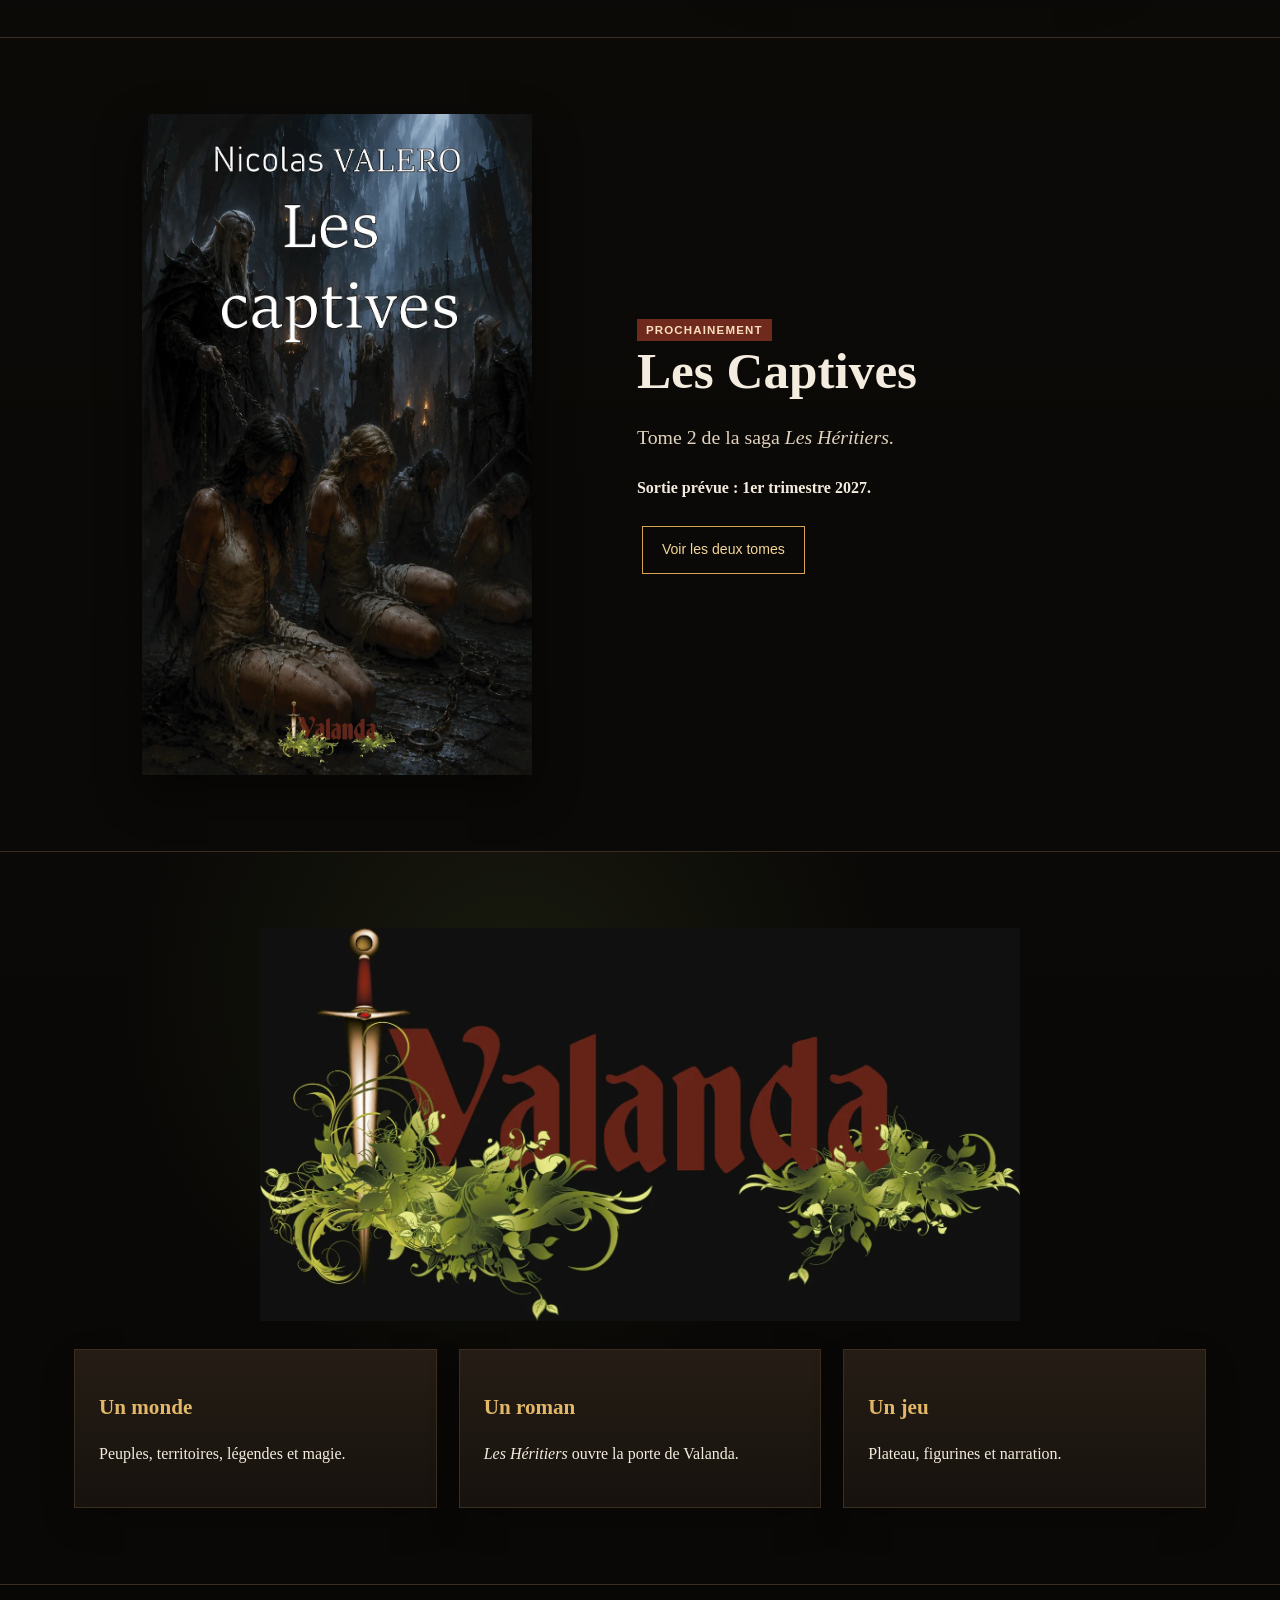
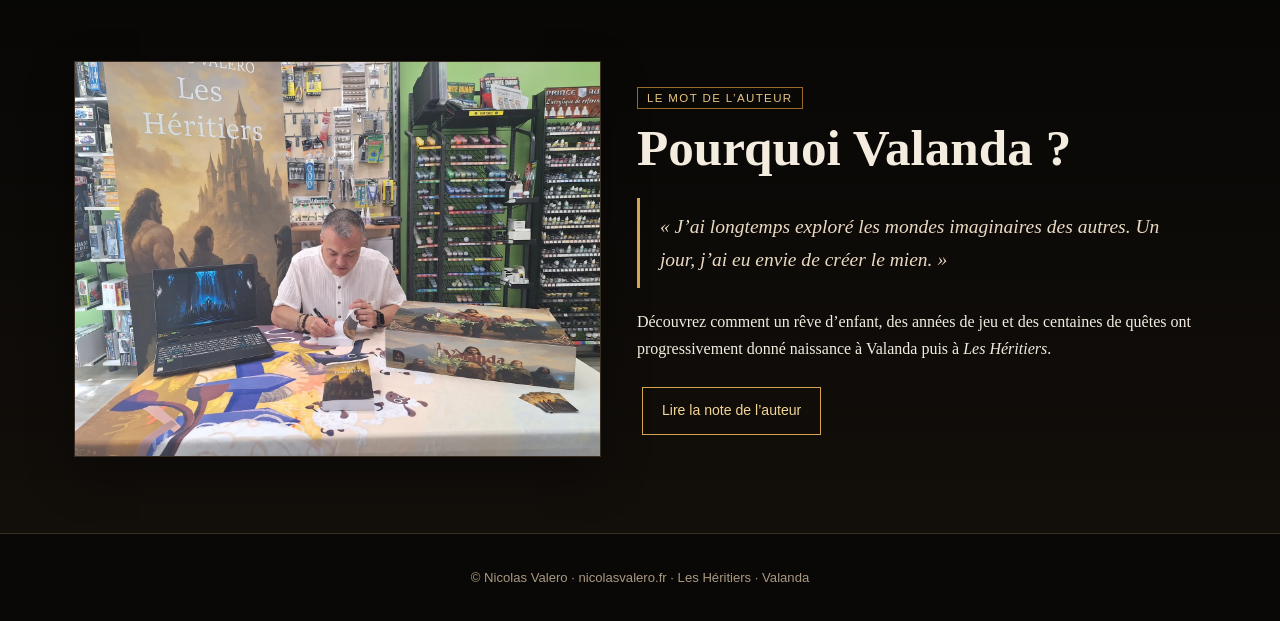
==== commit 89f90dc1: "Add files via upload" ====
--- a/index.html
+++ b/index.html
@@ -12,7 +12,7 @@
 </div><img class="book-cover" src="assets/couverture-les-heritiers.webp" alt="Couverture du roman Les Héritiers"></div></section>
 <section><div class="wrap media-grid"><img class="book-cover zoomable" src="assets/couverture-les-captives.webp" alt="Couverture du tome 2 Les Captives"><div><span class="badge">Prochainement</span><h2>Les Captives</h2><p class="lead">Tome 2 de la saga <em>Les Héritiers</em>.</p><p><strong>Sortie prévue : 1er trimestre 2027.</strong></p><a class="btn" href="les-heritiers.html">Voir les deux tomes</a></div></div></section>
 <section class="valanda-banner"><div class="wrap"><img class="valanda-logo" src="assets/logo-valanda.webp" alt="Logo officiel de Valanda"><div class="grid"><div class="card"><h3>Un monde</h3><p>Peuples, territoires, légendes et magie.</p></div><div class="card"><h3>Un roman</h3><p><em>Les Héritiers</em> ouvre la porte de Valanda.</p></div><div class="card"><h3>Un jeu</h3><p>Plateau, figurines et narration.</p></div></div></div></section>
-<section><div class="wrap media-grid"><img class="author-photo" src="assets/nicolas-dedicace-2.webp" alt="Nicolas Valero lors d'une séance de dédicace"><div><span class="tag">Du jeu au roman</span><h2>Créer le monde que j’aurais aimé explorer enfant</h2><p>Après avoir longtemps exploré les mondes imaginaires des autres, Nicolas Valero a voulu créer le sien.</p><p class="quote">« J’aurais aimé avoir ce jeu entre les mains quand j’étais enfant. »</p><a class="btn" href="nicolas-valero.html">Découvrir mon histoire</a></div></div></section>
+<section class="home-author-note"><div class="wrap media-grid"><img class="author-photo" src="assets/nicolas-dedicace-2.webp" alt="Nicolas Valero lors d'une séance de dédicace"><div><span class="tag">Le mot de l’auteur</span><h2>Pourquoi Valanda ?</h2><p class="quote">« J’ai longtemps exploré les mondes imaginaires des autres. Un jour, j’ai eu envie de créer le mien. »</p><p>Découvrez comment un rêve d’enfant, des années de jeu et des centaines de quêtes ont progressivement donné naissance à Valanda puis à <em>Les Héritiers</em>.</p><a class="btn" href="nicolas-valero.html#note-auteur">Lire la note de l’auteur</a></div></div></section>
 
 <footer><div class="wrap">© Nicolas Valero · nicolasvalero.fr · Les Héritiers · Valanda</div></footer>
 <div class="modal" id="imageModal"><button class="modal-close" id="modalClose" aria-label="Fermer">×</button><img id="modalImg" alt=""></div>
--- a/style.css
+++ b/style.css
@@ -45,3 +45,44 @@
   padding:6px 10px;border:1px solid #6b5034;color:#f1d6a0;
   font:700 .78rem Arial,sans-serif;text-transform:uppercase;letter-spacing:.06em
 }
+
+
+/* Version 4 — Note de l’auteur */
+.author-note{
+  scroll-margin-top:90px;
+  background:linear-gradient(180deg,rgba(23,19,15,.55),rgba(10,10,10,.15));
+}
+.author-note .wrap{max-width:920px}
+.author-note h3{
+  margin-top:34px;
+  color:#e0bd77;
+  font-size:1.45rem;
+}
+.author-note p{font-size:1.04rem;line-height:1.85}
+.note-highlight{
+  margin:34px 0;
+  padding:28px;
+  border-left:3px solid #b88a47;
+  background:rgba(184,138,71,.08);
+}
+.reading-loop{
+  margin:24px 0;
+  padding:18px 24px;
+  border:1px solid #4a3928;
+  background:rgba(18,15,12,.72);
+  text-align:center;
+}
+.reading-loop p{margin:8px 0}
+.author-signature{
+  margin-top:42px;
+  padding-top:26px;
+  border-top:1px solid #4a3928;
+  text-align:center;
+}
+.final-quote{
+  font-size:clamp(1.55rem,4vw,2.35rem);
+  margin:20px 0 12px;
+}
+.home-author-note{
+  background:linear-gradient(180deg,rgba(0,0,0,.18),rgba(39,29,20,.32));
+}
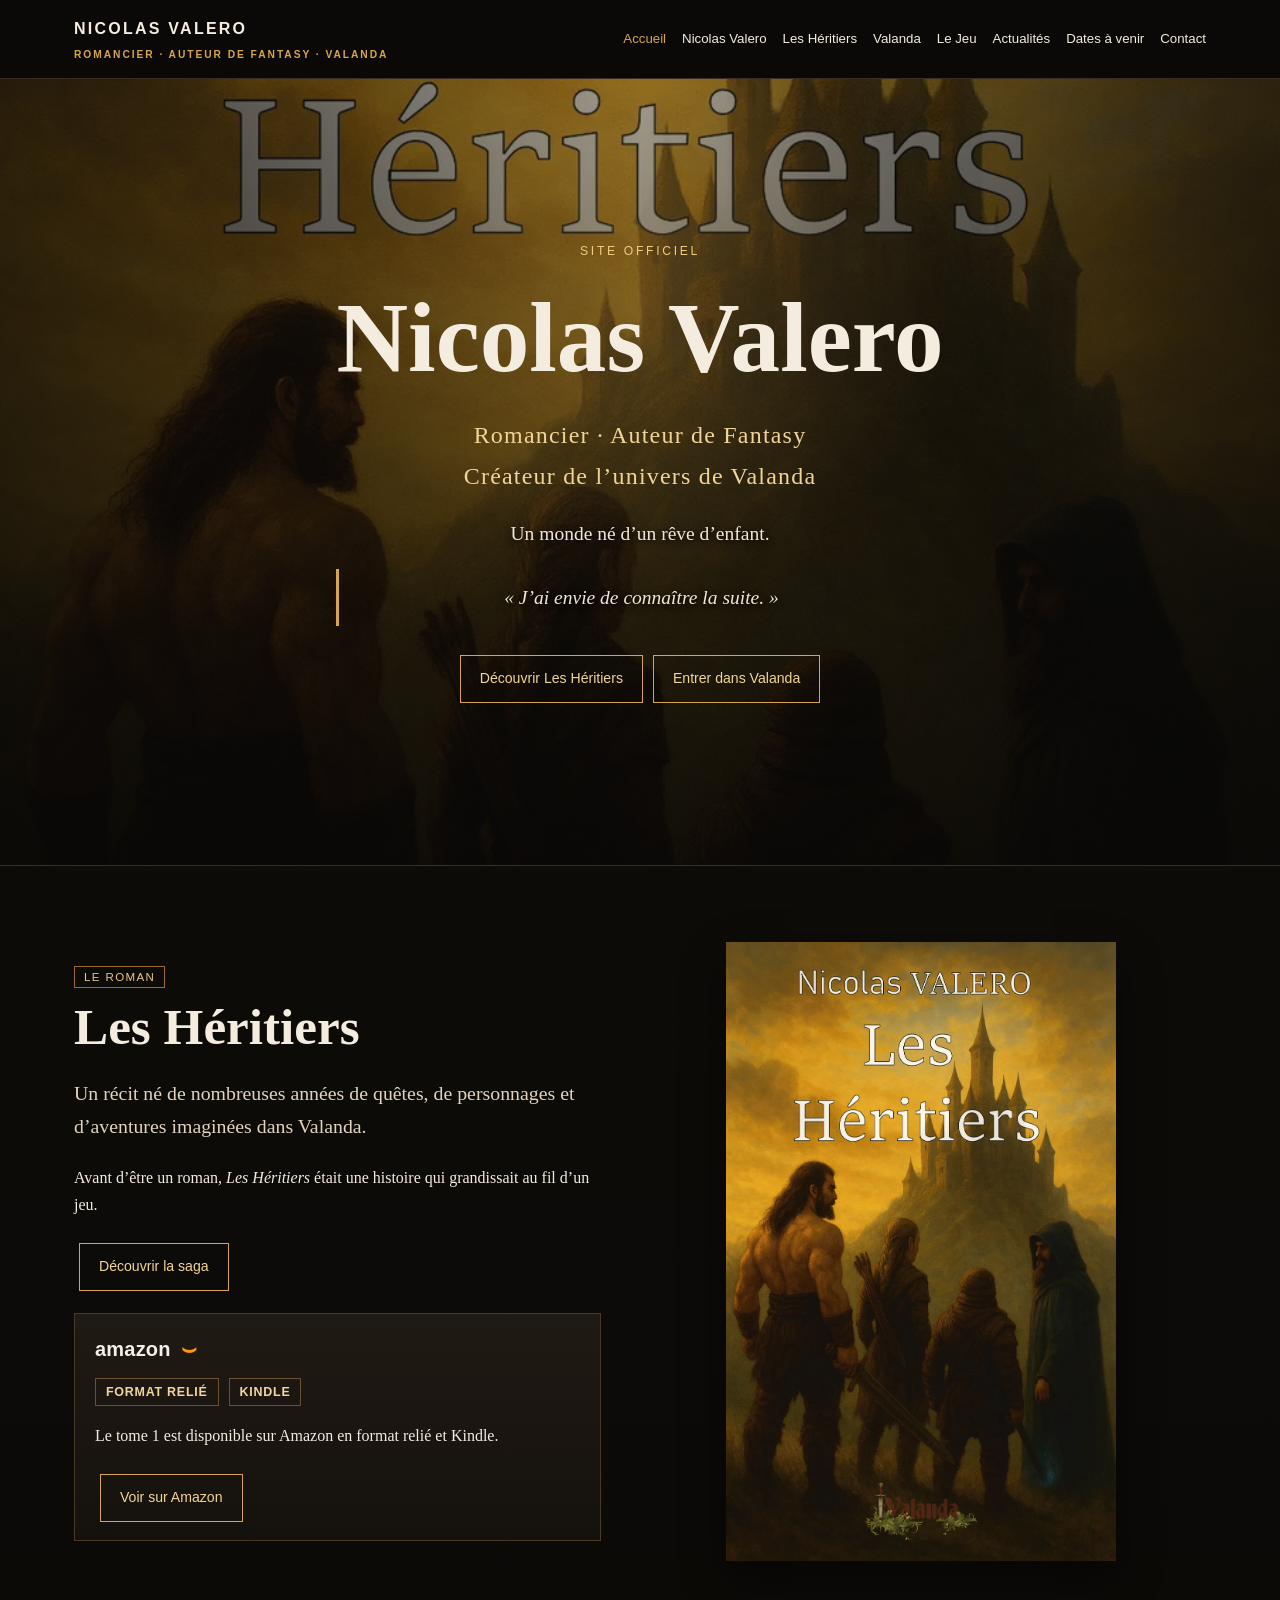
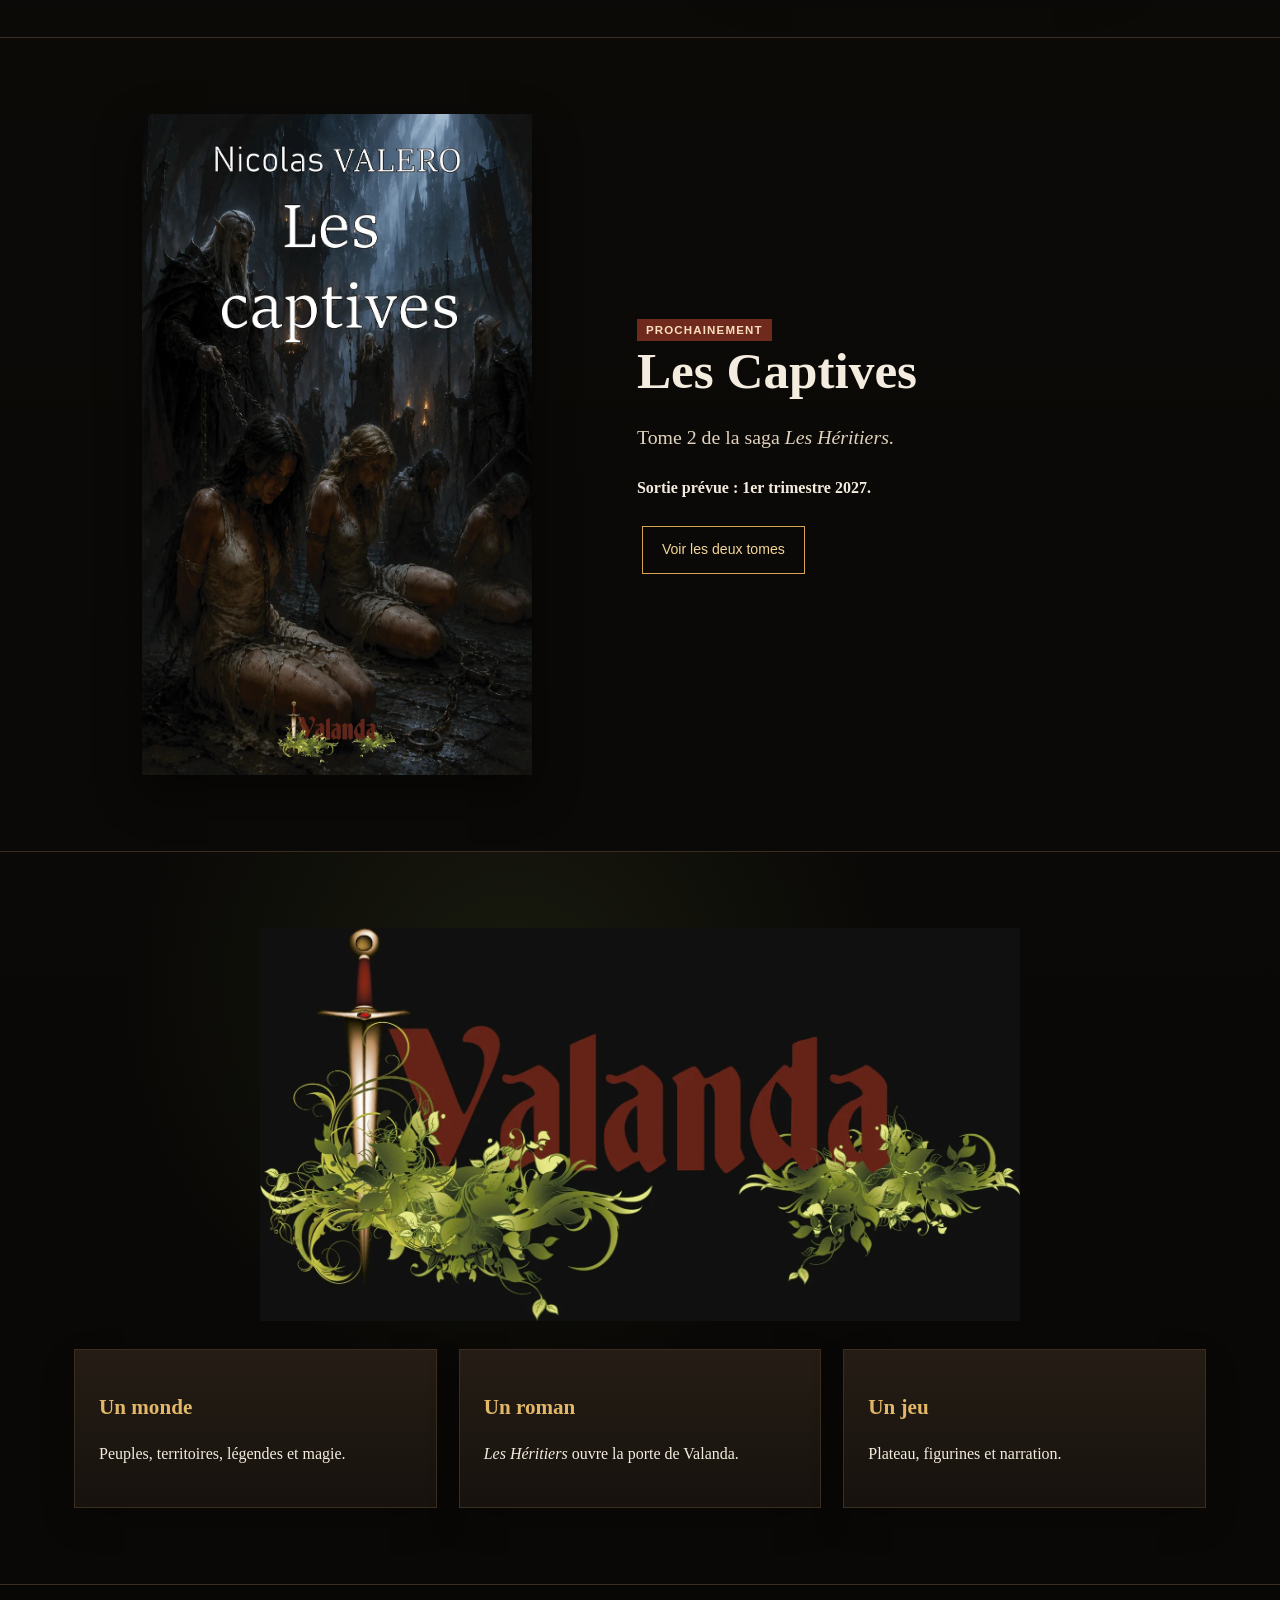
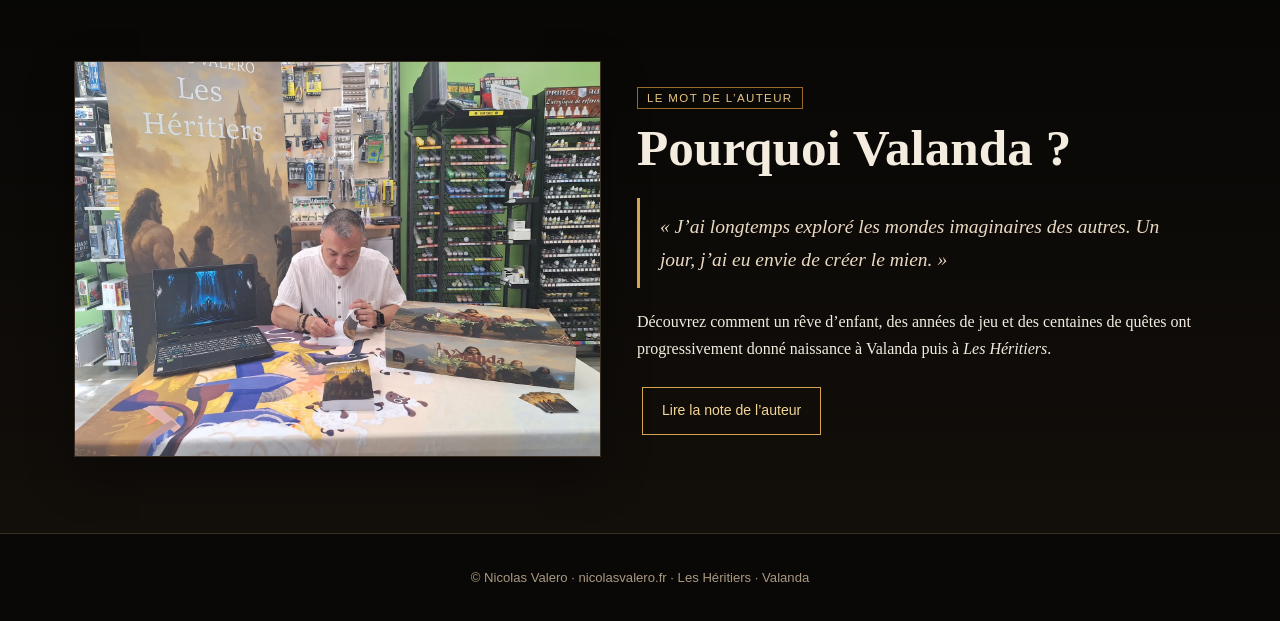
==== commit 79699534: "Add files via upload" ====
--- a/index.html
+++ b/index.html
@@ -1,5 +1,5 @@
 <!doctype html><html lang="fr"><head><meta charset="utf-8"><meta name="viewport" content="width=device-width,initial-scale=1"><title>Nicolas Valero — Romancier, auteur de Fantasy</title><meta name="description" content="Site officiel de Nicolas Valero, romancier, auteur de Fantasy et créateur de l’univers de Valanda."><meta name="author" content="Nicolas Valero"><link rel="stylesheet" href="style.css"><script type="application/ld+json">{"@context":"https://schema.org","@type":"Person","name":"Nicolas Valero","jobTitle":"Romancier, auteur de Fantasy","url":"https://nicolasvalero.fr/","description":"Romancier, auteur de Fantasy et créateur de l’univers de Valanda."}</script></head><body>
-<header class="site-header"><div class="wrap navbar"><a class="brand" href="index.html">NICOLAS VALERO<small>ROMANCIER · AUTEUR DE FANTASY · VALANDA</small></a><nav><a class="active" href="index.html">Accueil</a><a  href="nicolas-valero.html">Nicolas Valero</a><a  href="les-heritiers.html">Les Héritiers</a><a  href="valanda.html">Valanda</a><a  href="le-jeu.html">Le Jeu</a><a  href="actualites.html">Actualités</a><a  href="contact.html">Contact</a></nav></div></header>
+<header class="site-header"><div class="wrap navbar"><a class="brand" href="index.html">NICOLAS VALERO<small>ROMANCIER · AUTEUR DE FANTASY · VALANDA</small></a><nav><a class="active" href="index.html">Accueil</a><a  href="nicolas-valero.html">Nicolas Valero</a><a  href="les-heritiers.html">Les Héritiers</a><a  href="valanda.html">Valanda</a><a  href="le-jeu.html">Le Jeu</a><a  href="actualites.html">Actualités</a><a  href="dates-a-venir.html">Dates à venir</a><a  href="contact.html">Contact</a></nav></div></header>
 
 <section class="hero"><div class="hero-inner"><div class="kicker">Site officiel</div><h1>Nicolas Valero</h1><div class="hero-titleline">Romancier · Auteur de Fantasy</div><div class="hero-titleline">Créateur de l’univers de Valanda</div><p>Un monde né d’un rêve d’enfant.</p><p class="quote">« J’ai envie de connaître la suite. »</p><a class="btn" href="les-heritiers.html">Découvrir Les Héritiers</a><a class="btn" href="valanda.html">Entrer dans Valanda</a></div></section>
 <section><div class="wrap media-grid"><div><span class="tag">Le roman</span><h2>Les Héritiers</h2><p class="lead">Un récit né de nombreuses années de quêtes, de personnages et d’aventures imaginées dans Valanda.</p><p>Avant d’être un roman, <em>Les Héritiers</em> était une histoire qui grandissait au fil d’un jeu.</p><a class="btn" href="les-heritiers.html">Découvrir la saga</a>
--- a/style.css
+++ b/style.css
@@ -86,3 +86,8 @@
 .home-author-note{
   background:linear-gradient(180deg,rgba(0,0,0,.18),rgba(39,29,20,.32));
 }
+
+/* V5 — événements, tests et vidéo */
+.valanda-video{display:block;width:100%;max-width:1100px;margin:28px auto 0;border-radius:18px;border:1px solid rgba(212,169,78,.38);box-shadow:0 24px 70px rgba(0,0,0,.45);background:#000}
+.convention-gallery{margin-top:28px}.legacy-game{margin-top:28px}.legacy-game img{max-height:650px;object-fit:contain;background:#0c1018}.upcoming-card{max-width:850px;margin:0 auto;text-align:center;padding:38px}.cinematic{background:linear-gradient(180deg,rgba(8,12,20,.2),rgba(18,24,38,.72),rgba(8,12,20,.2))}
+@media(max-width:760px){.valanda-video{border-radius:10px}.upcoming-card{padding:24px}}
